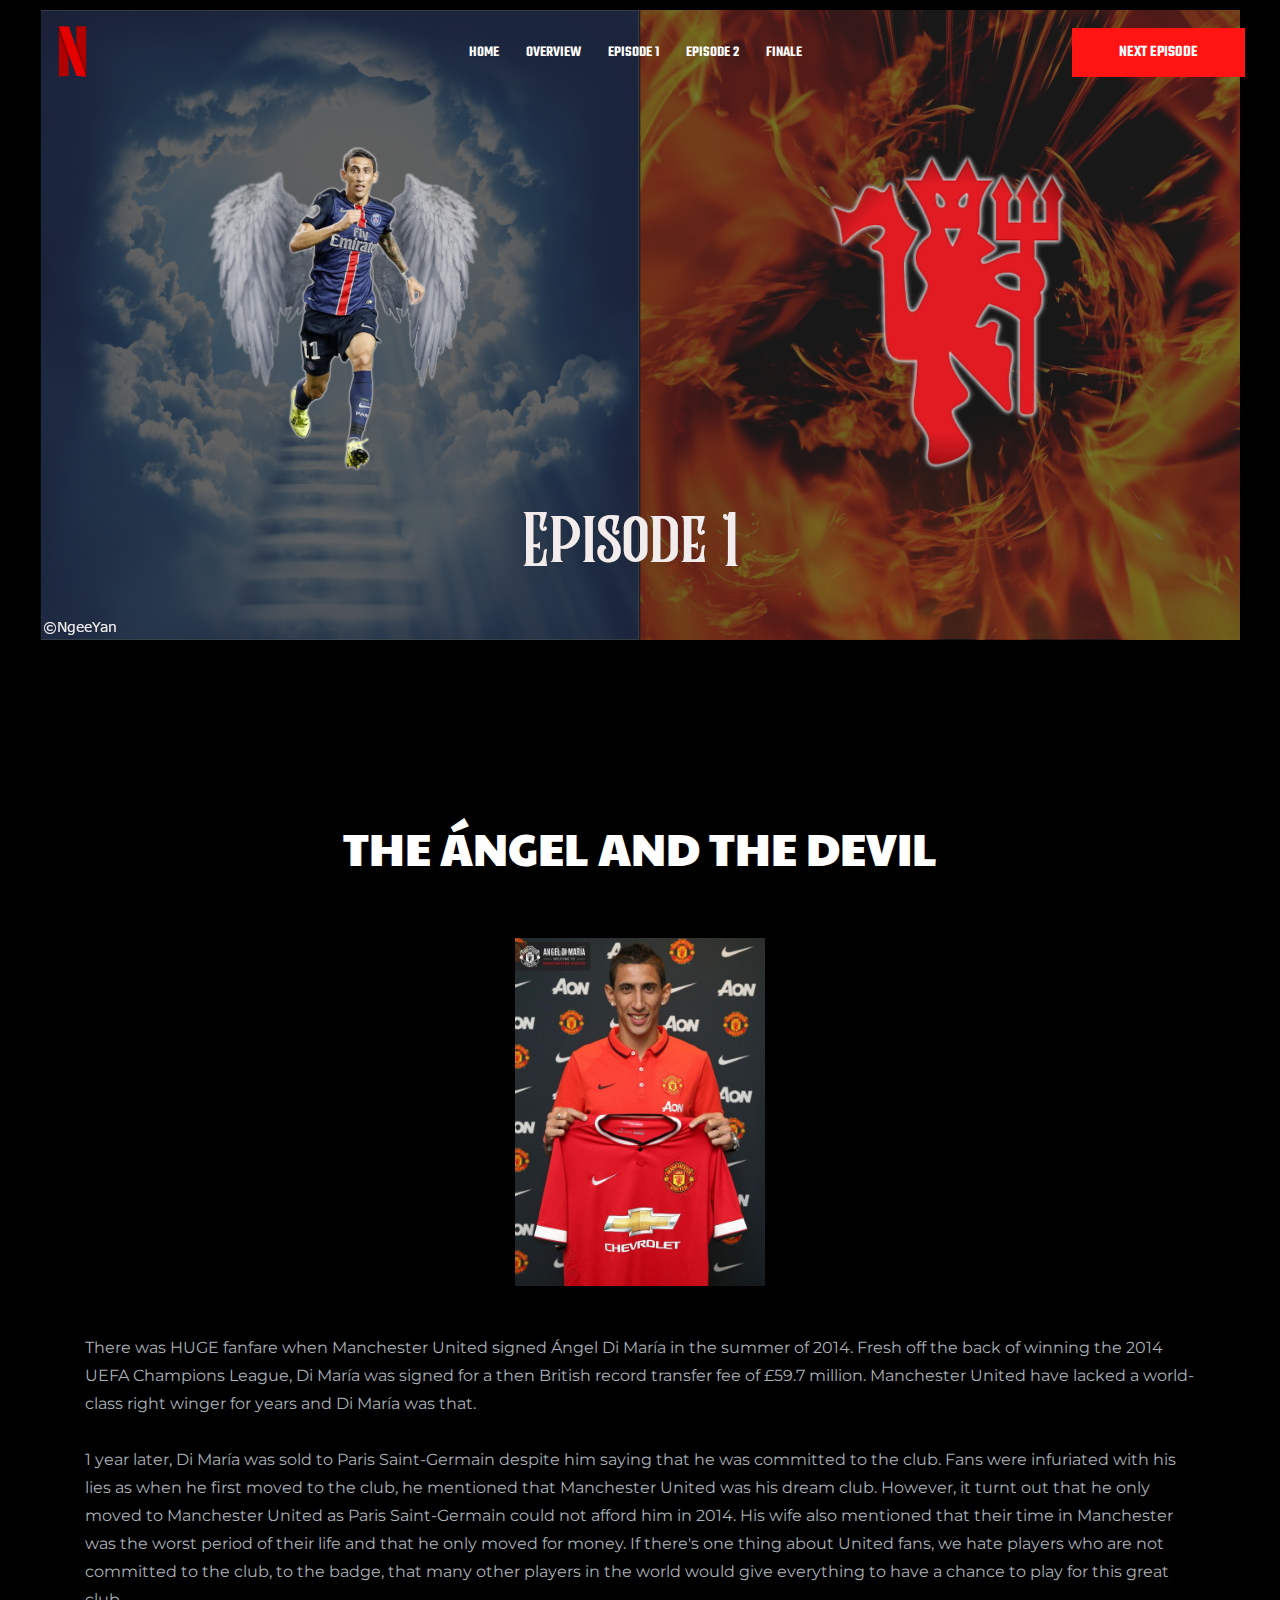
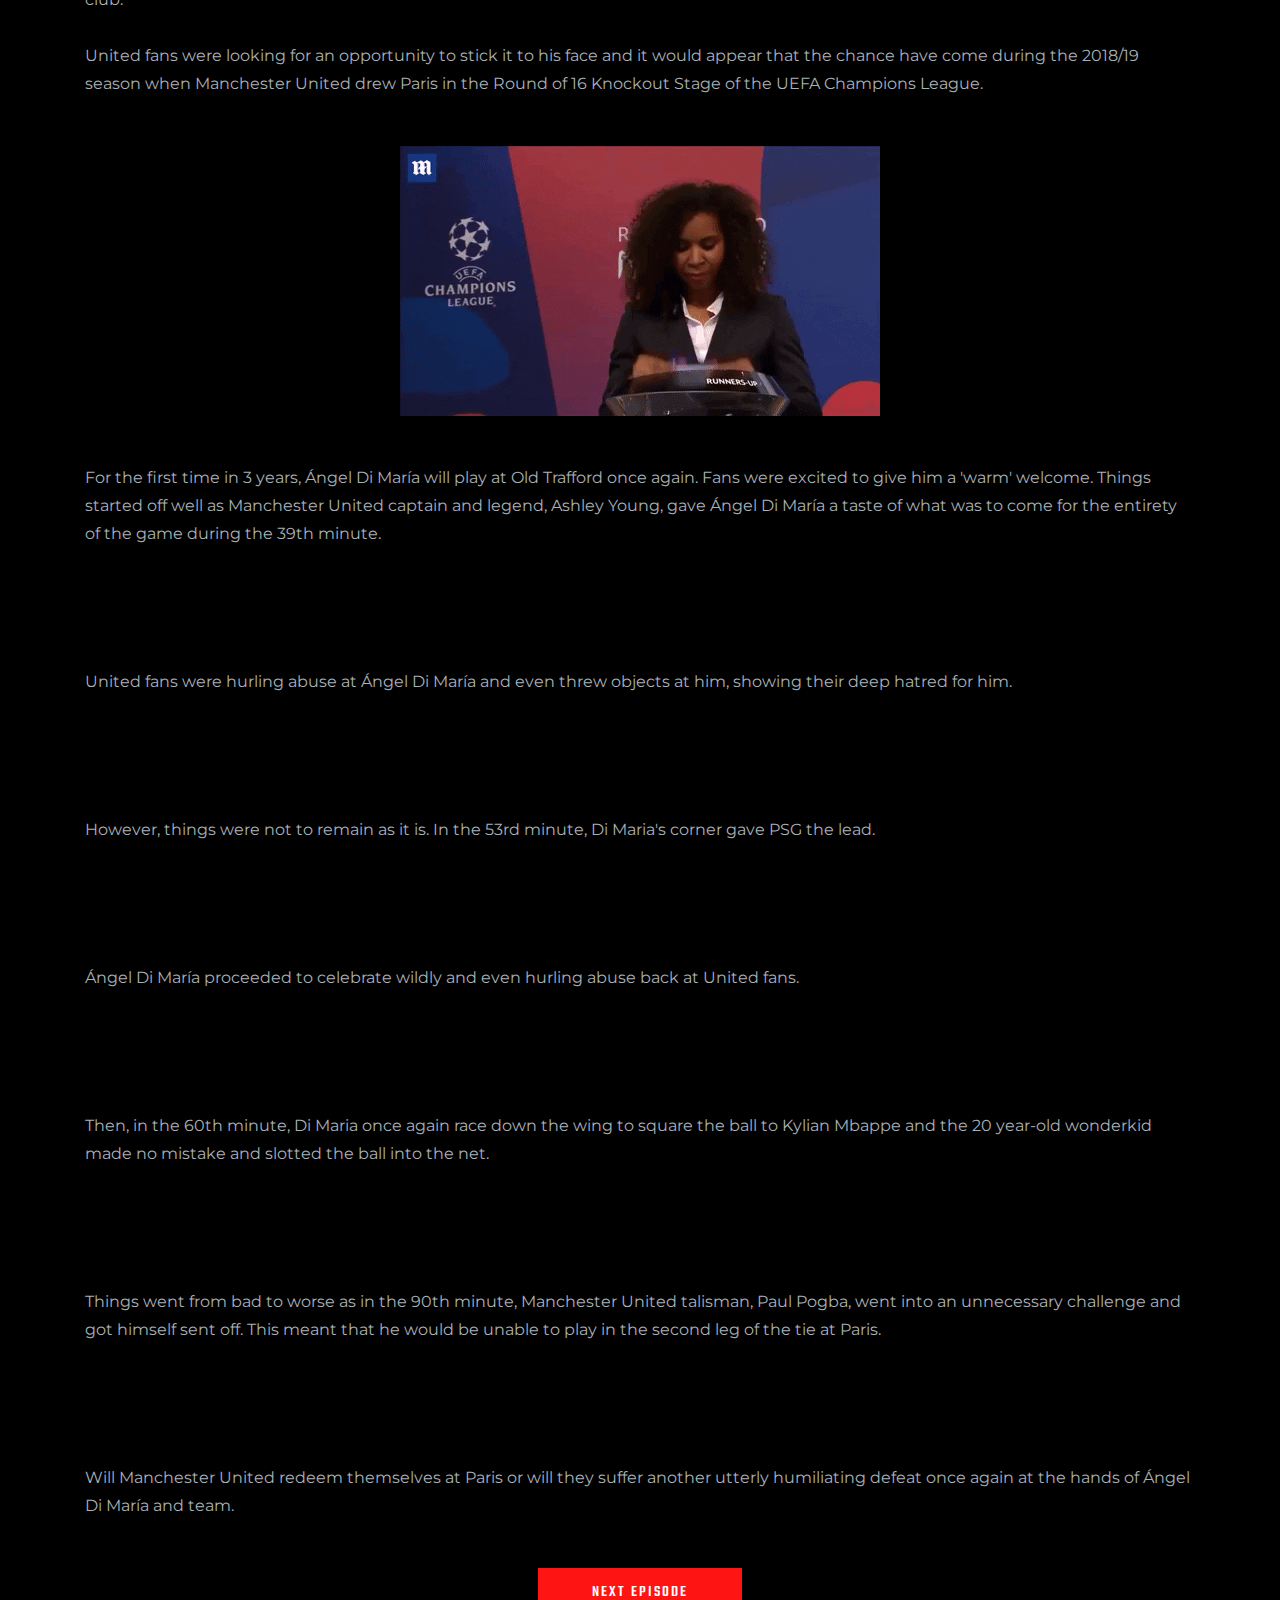
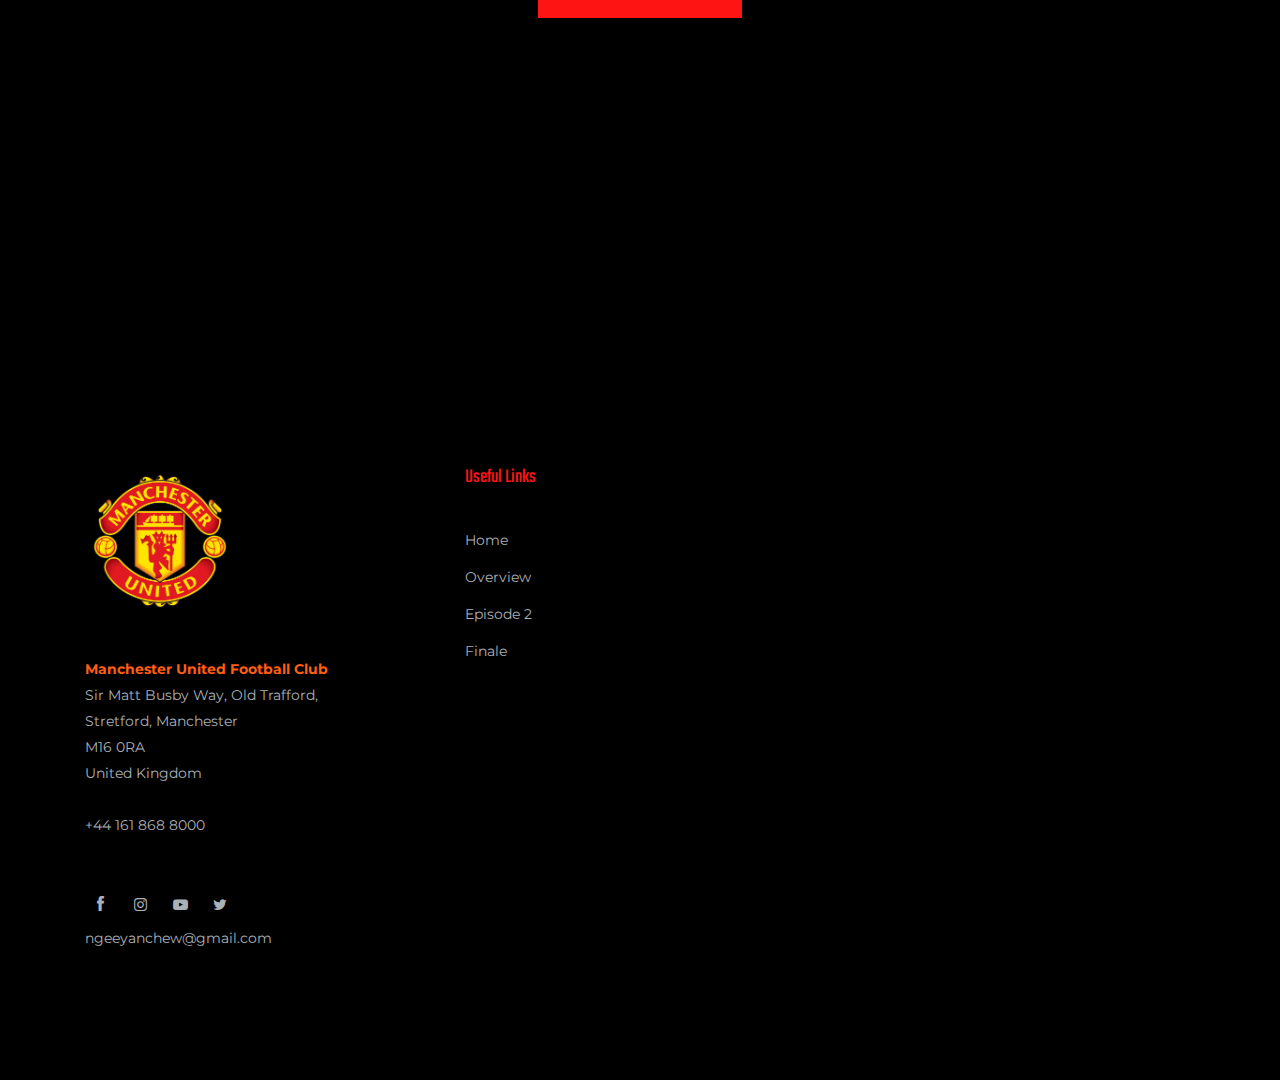
==== episode1.html @ b78c2654 "Add files via upload" ====
<!doctype html>
<html class="no-js" lang="zxx">

<head>
    <meta charset="utf-8">
    <meta http-equiv="x-ua-compatible" content="ie=edge">
    <title>NYANFLIX</title>
    <meta name="description" content="">
    <meta name="viewport" content="width=device-width, initial-scale=1">

    <!-- <link rel="manifest" href="site.webmanifest"> -->
    <link rel="shortcut icon" type="image/x-icon" href="img/nc1.png">
    <!-- Place favicon.ico in the root directory -->

    <!-- CSS here -->
    <link rel="stylesheet" href="css/bootstrap.min.css">
    <link rel="stylesheet" href="css/owl.carousel.min.css">
    <link rel="stylesheet" href="css/magnific-popup.css">
    <link rel="stylesheet" href="css/font-awesome.min.css">
    <link rel="stylesheet" href="css/themify-icons.css">
    <link rel="stylesheet" href="css/gijgo.css">
    <link rel="stylesheet" href="css/nice-select.css">
    <link rel="stylesheet" href="css/flaticon.css">
    <link rel="stylesheet" href="css/slicknav.css">

    <link rel="stylesheet" href="css/style.css">
    <!-- <link rel="stylesheet" href="css/responsive.css"> -->
</head>

<body>
    <!--[if lte IE 9]>
            <p class="browserupgrade">You are using an <strong>outdated</strong> browser. Please <a href="https://browsehappy.com/">upgrade your browser</a> to improve your experience and security.</p>
        <![endif]-->

    <!-- header-start -->
    <header>
        <div class="header-area ">
            <div id="sticky-header" class="main-header-area">
                <div class="container-fluid ">
                    <div class="header_bottom_border">
                        <div class="row align-items-center">
                            <div class="col-xl-3 col-lg-2">
                                <div class="logo">
                                    <a href="index.html">
                                        <img src="img/nc.png" width = "75" alt="">
                                    </a>
                                </div>
                            </div>
                            <div class="col-xl-6 col-lg-7">
                                <div class="main-menu  d-none d-lg-block">
                                    <nav>
                                        <ul id="navigation">
                                            <li><a href="index.html">Home</a></li>
                                            <li><a href="overview.html">Overview</a></li>
                                            <li><a href="episode1.html">Episode 1</a></li>
                                            <li><a href="episode2.html">Episode 2</a></li>
                                            <li><a href="last.html">Finale</a></li>
                                        </ul>
                                    </nav>
                                </div>
                            </div>
                            <div class="col-xl-3 col-lg-3 d-none d-lg-block">
                                <div class="Appointment">
                                    <div class="book_btn d-none d-lg-block">
                                        <a href="episode2.html">Next Episode</a>
                                    </div>
                                </div>
                            </div>
                            <div class="col-12">
                                <div class="mobile_menu d-block d-lg-none"></div>
                            </div>
                        </div>
                    </div>

                </div>
            </div>
        </div>
    </header>
    <!-- header-end -->

    <!-- bradcam_area -->
    <div class="bradcam_area">
            <div class="single_bradcam  d-flex align-items-center bradcam_bg_3 overlay">
                    <div class="container">
                        <div class="row align-items-center justify-content-center">
                            <div class="col-xl-9">
                                <div class="bradcam_text text-center">
                                    
                                </div>
                            </div>
                        </div>
                    </div>
                </div>
    </div>
    <!-- bradcam_area end -->


     <!-- features_area_start  -->
    <div class="features_area">
        <div class="container">
            <div class="row">
                <div class="col-xl-12">
                    <div class="section_title text-left mb-73">
                        <center><h3>The Ángel and The Devil</h3></center>
			<br><br>
                        <center><img src="img/a.jpg" width="250" length="400" alt=""></center>
<br><br>
<p>There was HUGE fanfare when Manchester United signed Ángel Di María in the summer of 2014.
Fresh off the back of winning the 2014 UEFA Champions League, Di María was signed for a then British record transfer
fee of £59.7 million. Manchester United have lacked a world-class right winger for years and Di María was that.
<br><br>
1 year later, Di María was sold to Paris Saint-Germain despite him saying that he was committed to the club. Fans
were infuriated with his lies as when he first moved to the club, he mentioned that Manchester United was his dream
club. However, it turnt out that he only moved to Manchester United as Paris Saint-Germain could not afford him in
2014. His wife also mentioned that their time in Manchester was the worst period of their life and that he only moved
for money. If there's one thing about United fans, we hate players who are not committed to the club, to the badge,
 that many other players in the world would give everything to have a chance to play for this great club.
<br><br>
United fans were looking for an opportunity to stick it to his face and it would appear that the chance have come 
during the 2018/19 season when Manchester United drew Paris in the Round of 16 Knockout Stage of the UEFA Champions League.</p>
<br><br>
<center><img src="img/draw.gif" alt=""></center>
<br><br>
<p>For the first time in 3 years, Ángel Di María will play at Old Trafford once again. Fans were excited to give him a 
'warm' welcome. Things started off well as Manchester United captain and legend, Ashley Young, gave Ángel Di María 
a taste of what was to come for the entirety of the game during the 39th minute.</p>
<br><br>
<center><img src="img/young.gif" alt=""></center>
<br><br>
<p> United fans were hurling abuse at Ángel Di María and even threw objects at him, showing their deep hatred for him.</p>
<br><br>
<center><img src="img/abuse.gif" alt=""></center>
<br><br>
<p>However, things were not to remain as it is. In the 53rd minute, Di Maria's corner gave PSG the lead.</p>
<br><br>
<center><img src="img/kimpembe.gif" alt=""></center>
<br><br>
<p>Ángel Di María proceeded to celebrate wildly and even hurling abuse back at United fans.</p>
<br><br>
<center><img src="img/celebration.gif" alt=""></center>
<br><br>
<p>Then, in the 60th minute, Di Maria once again race down the wing to square the ball to Kylian Mbappe and the 20 year-old 
wonderkid made no mistake and slotted the ball into the net.</p>
<br><br>
<center><img src="img/mbappe.gif" alt=""></center>
<br><br>
<p>Things went from bad to worse as in the 90th minute, Manchester United talisman, Paul Pogba, went into an unnecessary 
challenge and got himself sent off. This meant that he would be unable to play in the second leg of the tie at Paris.
</p><br><br>
<center><img src="img/pogba.gif" alt=""></center>
<br><br>
<p>Will Manchester United redeem themselves at Paris or will they suffer another utterly humiliating defeat once again at the 
hands of Ángel Di María and team.</p>
<br><br>
<center><a href="episode2.html" class="boxed-btn3">Next Episode</a></center>
</p>
<audio id="musicplayer" autoplay>
  <source src="music/start.mp3">
</audio>
<br><br><br><br><br>
                    </div>
                </div>
            </div>
        </div>
    </div>
    <!-- features_area_end  -->




    <!-- footer_start  -->
    <footer class="footer">
        <div class="footer_top">
            <div class="container">
                <div class="row">
                    <div class="col-xl-3 col-md-6 col-lg-3 ">
                        <div class="footer_widget">
                            <div class="footer_logo">
                                <a href="index.html">
                                    <img src="img/mufclogo.png" height = "150" width = "150"" alt="">
                                </a>
                            </div>
                           <p><b>Manchester United Football Club</b>
			<br>
			Sir Matt Busby Way, Old Trafford, Stretford, Manchester 
			<br>
			M16 0RA
			<br>
			United Kingdom
			<br>
			<br>
			<a href="tel:+44 161 868 8000 ">+44 161 868 8000 </a>
			</p>

                            <div class="socail_links">
                                <ul>
                                    <li>
                                        <a href="https://www.facebook.com/manchesterunited">
                                            <i class="ti-facebook"></i>
                                        </a>
                                    </li>
                                    <li>
                                        <a href="https://www.instagram.com/manchesterunited/?hl=en">
                                            <i class="fa fa-instagram"></i>
                                        </a>
                                    </li>
                                    <li>
                                        <a href="https://www.youtube.com/channel/UC6yW44UGJJBvYTlfC7CRg2Q">
                                            <i class="fa fa-youtube-play"></i>
                                        </a>
                                    </li>
				  <li>
                                        <a href="https://twitter.com/ManUtd">
                                            <i class="fa fa-twitter"></i>
                                        </a>
                                    </li>
					<p><a href = "mailto: ngeeyanchew@gmail.com">ngeeyanchew@gmail.com</a></p>
                                </ul>
                            </div>

                        </div>
                    </div>
                    <div class="col-xl-4 col-md-6 col-lg-4 offset-xl-1">
                        <div class="footer_widget">
                            <h3 class="footer_title">
                                Useful Links
                            </h3>
                            <ul class="links">
                                <li><a href="index.html">Home</a></li>
                                <li><a href="overview.html">Overview</a></li>
                                <li><a href="episode2.html">Episode 2</a></li>
                                <li><a href="last.html">Finale</a></li>
                            </ul>
                        </div>
                    </div>
                </div>
            </div>
        </div>
    </footer>
    <!-- footer_end  -->

    <!-- JS here -->
    <script src="js/vendor/modernizr-3.5.0.min.js"></script>
    <script src="js/vendor/jquery-1.12.4.min.js"></script>
    <script src="js/popper.min.js"></script>
    <script src="js/bootstrap.min.js"></script>
    <script src="js/owl.carousel.min.js"></script>
    <script src="js/isotope.pkgd.min.js"></script>
    <script src="js/ajax-form.js"></script>
    <script src="js/waypoints.min.js"></script>
    <script src="js/jquery.counterup.min.js"></script>
    <script src="js/imagesloaded.pkgd.min.js"></script>
    <script src="js/scrollIt.js"></script>
    <script src="js/jquery.scrollUp.min.js"></script>
    <script src="js/wow.min.js"></script>
    <script src="js/gijgo.min.js"></script>
    <script src="js/nice-select.min.js"></script>
    <script src="js/jquery.slicknav.min.js"></script>
    <script src="js/jquery.magnific-popup.min.js"></script>
    <script src="js/plugins.js"></script>



    <!--contact js-->
    <script src="js/contact.js"></script>
    <script src="js/jquery.ajaxchimp.min.js"></script>
    <script src="js/jquery.form.js"></script>
    <script src="js/jquery.validate.min.js"></script>
    <script src="js/mail-script.js"></script>


    <script src="js/main.js"></script>

</body>

</html>
---- css/themify-icons.css ----
@font-face {
	font-family: 'themify';
	src:url('../fonts/themify.eot?-fvbane');
	src:url('../fonts/themify.eot?#iefix-fvbane') format('embedded-opentype'),
		url('../fonts/themify.woff?-fvbane') format('woff'),
		url('../fonts/themify.ttf?-fvbane') format('truetype'),
		url('../fonts/themify.svg?-fvbane#themify') format('svg');
	font-weight: normal;
	font-style: normal;
}

[class^="ti-"], [class*=" ti-"] {
	font-family: 'themify';
	/* speak: none; */
	font-style: normal;
	font-weight: normal;
	font-variant: normal;
	text-transform: none;
	line-height: 1;

	/* Better Font Rendering =========== */
	-webkit-font-smoothing: antialiased;
	-moz-osx-font-smoothing: grayscale;
}

.ti-wand:before {
	content: "\e600";
}
.ti-volume:before {
	content: "\e601";
}
.ti-user:before {
	content: "\e602";
}
.ti-unlock:before {
	content: "\e603";
}
.ti-unlink:before {
	content: "\e604";
}
.ti-trash:before {
	content: "\e605";
}
.ti-thought:before {
	content: "\e606";
}
.ti-target:before {
	content: "\e607";
}
.ti-tag:before {
	content: "\e608";
}
.ti-tablet:before {
	content: "\e609";
}
.ti-star:before {
	content: "\e60a";
}
.ti-spray:before {
	content: "\e60b";
}
.ti-signal:before {
	content: "\e60c";
}
.ti-shopping-cart:before {
	content: "\e60d";
}
.ti-shopping-cart-full:before {
	content: "\e60e";
}
.ti-settings:before {
	content: "\e60f";
}
.ti-search:before {
	content: "\e610";
}
.ti-zoom-in:before {
	content: "\e611";
}
.ti-zoom-out:before {
	content: "\e612";
}
.ti-cut:before {
	content: "\e613";
}
.ti-ruler:before {
	content: "\e614";
}
.ti-ruler-pencil:before {
	content: "\e615";
}
.ti-ruler-alt:before {
	content: "\e616";
}
.ti-bookmark:before {
	content: "\e617";
}
.ti-bookmark-alt:before {
	content: "\e618";
}
.ti-reload:before {
	content: "\e619";
}
.ti-plus:before {
	content: "\e61a";
}
.ti-pin:before {
	content: "\e61b";
}
.ti-pencil:before {
	content: "\e61c";
}
.ti-pencil-alt:before {
	content: "\e61d";
}
.ti-paint-roller:before {
	content: "\e61e";
}
.ti-paint-bucket:before {
	content: "\e61f";
}
.ti-na:before {
	content: "\e620";
}
.ti-mobile:before {
	content: "\e621";
}
.ti-minus:before {
	content: "\e622";
}
.ti-medall:before {
	content: "\e623";
}
.ti-medall-alt:before {
	content: "\e624";
}
.ti-marker:before {
	content: "\e625";
}
.ti-marker-alt:before {
	content: "\e626";
}
.ti-arrow-up:before {
	content: "\e627";
}
.ti-arrow-right:before {
	content: "\e628";
}
.ti-arrow-left:before {
	content: "\e629";
}
.ti-arrow-down:before {
	content: "\e62a";
}
.ti-lock:before {
	content: "\e62b";
}
.ti-location-arrow:before {
	content: "\e62c";
}
.ti-link:before {
	content: "\e62d";
}
.ti-layout:before {
	content: "\e62e";
}
.ti-layers:before {
	content: "\e62f";
}
.ti-layers-alt:before {
	content: "\e630";
}
.ti-key:before {
	content: "\e631";
}
.ti-import:before {
	content: "\e632";
}
.ti-image:before {
	content: "\e633";
}
.ti-heart:before {
	content: "\e634";
}
.ti-heart-broken:before {
	content: "\e635";
}
.ti-hand-stop:before {
	content: "\e636";
}
.ti-hand-open:before {
	content: "\e637";
}
.ti-hand-drag:before {
	content: "\e638";
}
.ti-folder:before {
	content: "\e639";
}
.ti-flag:before {
	content: "\e63a";
}
.ti-flag-alt:before {
	content: "\e63b";
}
.ti-flag-alt-2:before {
	content: "\e63c";
}
.ti-eye:before {
	content: "\e63d";
}
.ti-export:before {
	content: "\e63e";
}
.ti-exchange-vertical:before {
	content: "\e63f";
}
.ti-desktop:before {
	content: "\e640";
}
.ti-cup:before {
	content: "\e641";
}
.ti-crown:before {
	content: "\e642";
}
.ti-comments:before {
	content: "\e643";
}
.ti-comment:before {
	content: "\e644";
}
.ti-comment-alt:before {
	content: "\e645";
}
.ti-close:before {
	content: "\e646";
}
.ti-clip:before {
	content: "\e647";
}
.ti-angle-up:before {
	content: "\e648";
}
.ti-angle-right:before {
	content: "\e649";
}
.ti-angle-left:before {
	content: "\e64a";
}
.ti-angle-down:before {
	content: "\e64b";
}
.ti-check:before {
	content: "\e64c";
}
.ti-check-box:before {
	content: "\e64d";
}
.ti-camera:before {
	content: "\e64e";
}
.ti-announcement:before {
	content: "\e64f";
}
.ti-brush:before {
	content: "\e650";
}
.ti-briefcase:before {
	content: "\e651";
}
.ti-bolt:before {
	content: "\e652";
}
.ti-bolt-alt:before {
	content: "\e653";
}
.ti-blackboard:before {
	content: "\e654";
}
.ti-bag:before {
	content: "\e655";
}
.ti-move:before {
	content: "\e656";
}
.ti-arrows-vertical:before {
	content: "\e657";
}
.ti-arrows-horizontal:before {
	content: "\e658";
}
.ti-fullscreen:before {
	content: "\e659";
}
.ti-arrow-top-right:before {
	content: "\e65a";
}
.ti-arrow-top-left:before {
	content: "\e65b";
}
.ti-arrow-circle-up:before {
	content: "\e65c";
}
.ti-arrow-circle-right:before {
	content: "\e65d";
}
.ti-arrow-circle-left:before {
	content: "\e65e";
}
.ti-arrow-circle-down:before {
	content: "\e65f";
}
.ti-angle-double-up:before {
	content: "\e660";
}
.ti-angle-double-right:before {
	content: "\e661";
}
.ti-angle-double-left:before {
	content: "\e662";
}
.ti-angle-double-down:before {
	content: "\e663";
}
.ti-zip:before {
	content: "\e664";
}
.ti-world:before {
	content: "\e665";
}
.ti-wheelchair:before {
	content: "\e666";
}
.ti-view-list:before {
	content: "\e667";
}
.ti-view-list-alt:before {
	content: "\e668";
}
.ti-view-grid:before {
	content: "\e669";
}
.ti-uppercase:before {
	content: "\e66a";
}
.ti-upload:before {
	content: "\e66b";
}
.ti-underline:before {
	content: "\e66c";
}
.ti-truck:before {
	content: "\e66d";
}
.ti-timer:before {
	content: "\e66e";
}
.ti-ticket:before {
	content: "\e66f";
}
.ti-thumb-up:before {
	content: "\e670";
}
.ti-thumb-down:before {
	content: "\e671";
}
.ti-text:before {
	content: "\e672";
}
.ti-stats-up:before {
	content: "\e673";
}
.ti-stats-down:before {
	content: "\e674";
}
.ti-split-v:before {
	content: "\e675";
}
.ti-split-h:before {
	content: "\e676";
}
.ti-smallcap:before {
	content: "\e677";
}
.ti-shine:before {
	content: "\e678";
}
.ti-shift-right:before {
	content: "\e679";
}
.ti-shift-left:before {
	content: "\e67a";
}
.ti-shield:before {
	content: "\e67b";
}
.ti-notepad:before {
	content: "\e67c";
}
.ti-server:before {
	content: "\e67d";
}
.ti-quote-right:before {
	content: "\e67e";
}
.ti-quote-left:before {
	content: "\e67f";
}
.ti-pulse:before {
	content: "\e680";
}
.ti-printer:before {
	content: "\e681";
}
.ti-power-off:before {
	content: "\e682";
}
.ti-plug:before {
	content: "\e683";
}
.ti-pie-chart:before {
	content: "\e684";
}
.ti-paragraph:before {
	content: "\e685";
}
.ti-panel:before {
	content: "\e686";
}
.ti-package:before {
	content: "\e687";
}
.ti-music:before {
	content: "\e688";
}
.ti-music-alt:before {
	content: "\e689";
}
.ti-mouse:before {
	content: "\e68a";
}
.ti-mouse-alt:before {
	content: "\e68b";
}
.ti-money:before {
	content: "\e68c";
}
.ti-microphone:before {
	content: "\e68d";
}
.ti-menu:before {
	content: "\e68e";
}
.ti-menu-alt:before {
	content: "\e68f";
}
.ti-map:before {
	content: "\e690";
}
.ti-map-alt:before {
	content: "\e691";
}
.ti-loop:before {
	content: "\e692";
}
.ti-location-pin:before {
	content: "\e693";
}
.ti-list:before {
	content: "\e694";
}
.ti-light-bulb:before {
	content: "\e695";
}
.ti-Italic:before {
	content: "\e696";
}
.ti-info:before {
	content: "\e697";
}
.ti-infinite:before {
	content: "\e698";
}
.ti-id-badge:before {
	content: "\e699";
}
.ti-hummer:before {
	content: "\e69a";
}
.ti-home:before {
	content: "\e69b";
}
.ti-help:before {
	content: "\e69c";
}
.ti-headphone:before {
	content: "\e69d";
}
.ti-harddrives:before {
	content: "\e69e";
}
.ti-harddrive:before {
	content: "\e69f";
}
.ti-gift:before {
	content: "\e6a0";
}
.ti-game:before {
	content: "\e6a1";
}
.ti-filter:before {
	content: "\e6a2";
}
.ti-files:before {
	content: "\e6a3";
}
.ti-file:before {
	content: "\e6a4";
}
.ti-eraser:before {
	content: "\e6a5";
}
.ti-envelope:before {
	content: "\e6a6";
}
.ti-download:before {
	content: "\e6a7";
}
.ti-direction:before {
	content: "\e6a8";
}
.ti-direction-alt:before {
	content: "\e6a9";
}
.ti-dashboard:before {
	content: "\e6aa";
}
.ti-control-stop:before {
	content: "\e6ab";
}
.ti-control-shuffle:before {
	content: "\e6ac";
}
.ti-control-play:before {
	content: "\e6ad";
}
.ti-control-pause:before {
	content: "\e6ae";
}
.ti-control-forward:before {
	content: "\e6af";
}
.ti-control-backward:before {
	content: "\e6b0";
}
.ti-cloud:before {
	content: "\e6b1";
}
.ti-cloud-up:before {
	content: "\e6b2";
}
.ti-cloud-down:before {
	content: "\e6b3";
}
.ti-clipboard:before {
	content: "\e6b4";
}
.ti-car:before {
	content: "\e6b5";
}
.ti-calendar:before {
	content: "\e6b6";
}
.ti-book:before {
	content: "\e6b7";
}
.ti-bell:before {
	content: "\e6b8";
}
.ti-basketball:before {
	content: "\e6b9";
}
.ti-bar-chart:before {
	content: "\e6ba";
}
.ti-bar-chart-alt:before {
	content: "\e6bb";
}
.ti-back-right:before {
	content: "\e6bc";
}
.ti-back-left:before {
	content: "\e6bd";
}
.ti-arrows-corner:before {
	content: "\e6be";
}
.ti-archive:before {
	content: "\e6bf";
}
.ti-anchor:before {
	content: "\e6c0";
}
.ti-align-right:before {
	content: "\e6c1";
}
.ti-align-left:before {
	content: "\e6c2";
}
.ti-align-justify:before {
	content: "\e6c3";
}
.ti-align-center:before {
	content: "\e6c4";
}
.ti-alert:before {
	content: "\e6c5";
}
.ti-alarm-clock:before {
	content: "\e6c6";
}
.ti-agenda:before {
	content: "\e6c7";
}
.ti-write:before {
	content: "\e6c8";
}
.ti-window:before {
	content: "\e6c9";
}
.ti-widgetized:before {
	content: "\e6ca";
}
.ti-widget:before {
	content: "\e6cb";
}
.ti-widget-alt:before {
	content: "\e6cc";
}
.ti-wallet:before {
	content: "\e6cd";
}
.ti-video-clapper:before {
	content: "\e6ce";
}
.ti-video-camera:before {
	content: "\e6cf";
}
.ti-vector:before {
	content: "\e6d0";
}
.ti-themify-logo:before {
	content: "\e6d1";
}
.ti-themify-favicon:before {
	content: "\e6d2";
}
.ti-themify-favicon-alt:before {
	content: "\e6d3";
}
.ti-support:before {
	content: "\e6d4";
}
.ti-stamp:before {
	content: "\e6d5";
}
.ti-split-v-alt:before {
	content: "\e6d6";
}
.ti-slice:before {
	content: "\e6d7";
}
.ti-shortcode:before {
	content: "\e6d8";
}
.ti-shift-right-alt:before {
	content: "\e6d9";
}
.ti-shift-left-alt:before {
	content: "\e6da";
}
.ti-ruler-alt-2:before {
	content: "\e6db";
}
.ti-receipt:before {
	content: "\e6dc";
}
.ti-pin2:before {
	content: "\e6dd";
}
.ti-pin-alt:before {
	content: "\e6de";
}
.ti-pencil-alt2:before {
	content: "\e6df";
}
.ti-palette:before {
	content: "\e6e0";
}
.ti-more:before {
	content: "\e6e1";
}
.ti-more-alt:before {
	content: "\e6e2";
}
.ti-microphone-alt:before {
	content: "\e6e3";
}
.ti-magnet:before {
	content: "\e6e4";
}
.ti-line-double:before {
	content: "\e6e5";
}
.ti-line-dotted:before {
	content: "\e6e6";
}
.ti-line-dashed:before {
	content: "\e6e7";
}
.ti-layout-width-full:before {
	content: "\e6e8";
}
.ti-layout-width-default:before {
	content: "\e6e9";
}
.ti-layout-width-default-alt:before {
	content: "\e6ea";
}
.ti-layout-tab:before {
	content: "\e6eb";
}
.ti-layout-tab-window:before {
	content: "\e6ec";
}
.ti-layout-tab-v:before {
	content: "\e6ed";
}
.ti-layout-tab-min:before {
	content: "\e6ee";
}
.ti-layout-slider:before {
	content: "\e6ef";
}
.ti-layout-slider-alt:before {
	content: "\e6f0";
}
.ti-layout-sidebar-right:before {
	content: "\e6f1";
}
.ti-layout-sidebar-none:before {
	content: "\e6f2";
}
.ti-layout-sidebar-left:before {
	content: "\e6f3";
}
.ti-layout-placeholder:before {
	content: "\e6f4";
}
.ti-layout-menu:before {
	content: "\e6f5";
}
.ti-layout-menu-v:before {
	content: "\e6f6";
}
.ti-layout-menu-separated:before {
	content: "\e6f7";
}
.ti-layout-menu-full:before {
	content: "\e6f8";
}
.ti-layout-media-right-alt:before {
	content: "\e6f9";
}
.ti-layout-media-right:before {
	content: "\e6fa";
}
.ti-layout-media-overlay:before {
	content: "\e6fb";
}
.ti-layout-media-overlay-alt:before {
	content: "\e6fc";
}
.ti-layout-media-overlay-alt-2:before {
	content: "\e6fd";
}
.ti-layout-media-left-alt:before {
	content: "\e6fe";
}
.ti-layout-media-left:before {
	content: "\e6ff";
}
.ti-layout-media-center-alt:before {
	content: "\e700";
}
.ti-layout-media-center:before {
	content: "\e701";
}
.ti-layout-list-thumb:before {
	content: "\e702";
}
.ti-layout-list-thumb-alt:before {
	content: "\e703";
}
.ti-layout-list-post:before {
	content: "\e704";
}
.ti-layout-list-large-image:before {
	content: "\e705";
}
.ti-layout-line-solid:before {
	content: "\e706";
}
.ti-layout-grid4:before {
	content: "\e707";
}
.ti-layout-grid3:before {
	content: "\e708";
}
.ti-layout-grid2:before {
	content: "\e709";
}
.ti-layout-grid2-thumb:before {
	content: "\e70a";
}
.ti-layout-cta-right:before {
	content: "\e70b";
}
.ti-layout-cta-left:before {
	content: "\e70c";
}
.ti-layout-cta-center:before {
	content: "\e70d";
}
.ti-layout-cta-btn-right:before {
	content: "\e70e";
}
.ti-layout-cta-btn-left:before {
	content: "\e70f";
}
.ti-layout-column4:before {
	content: "\e710";
}
.ti-layout-column3:before {
	content: "\e711";
}
.ti-layout-column2:before {
	content: "\e712";
}
.ti-layout-accordion-separated:before {
	content: "\e713";
}
.ti-layout-accordion-merged:before {
	content: "\e714";
}
.ti-layout-accordion-list:before {
	content: "\e715";
}
.ti-ink-pen:before {
	content: "\e716";
}
.ti-info-alt:before {
	content: "\e717";
}
.ti-help-alt:before {
	content: "\e718";
}
.ti-headphone-alt:before {
	content: "\e719";
}
.ti-hand-point-up:before {
	content: "\e71a";
}
.ti-hand-point-right:before {
	content: "\e71b";
}
.ti-hand-point-left:before {
	content: "\e71c";
}
.ti-hand-point-down:before {
	content: "\e71d";
}
.ti-gallery:before {
	content: "\e71e";
}
.ti-face-smile:before {
	content: "\e71f";
}
.ti-face-sad:before {
	content: "\e720";
}
.ti-credit-card:before {
	content: "\e721";
}
.ti-control-skip-forward:before {
	content: "\e722";
}
.ti-control-skip-backward:before {
	content: "\e723";
}
.ti-control-record:before {
	content: "\e724";
}
.ti-control-eject:before {
	content: "\e725";
}
.ti-comments-smiley:before {
	content: "\e726";
}
.ti-brush-alt:before {
	content: "\e727";
}
.ti-youtube:before {
	content: "\e728";
}
.ti-vimeo:before {
	content: "\e729";
}
.ti-twitter:before {
	content: "\e72a";
}
.ti-time:before {
	content: "\e72b";
}
.ti-tumblr:before {
	content: "\e72c";
}
.ti-skype:before {
	content: "\e72d";
}
.ti-share:before {
	content: "\e72e";
}
.ti-share-alt:before {
	content: "\e72f";
}
.ti-rocket:before {
	content: "\e730";
}
.ti-pinterest:before {
	content: "\e731";
}
.ti-new-window:before {
	content: "\e732";
}
.ti-microsoft:before {
	content: "\e733";
}
.ti-list-ol:before {
	content: "\e734";
}
.ti-linkedin:before {
	content: "\e735";
}
.ti-layout-sidebar-2:before {
	content: "\e736";
}
.ti-layout-grid4-alt:before {
	content: "\e737";
}
.ti-layout-grid3-alt:before {
	content: "\e738";
}
.ti-layout-grid2-alt:before {
	content: "\e739";
}
.ti-layout-column4-alt:before {
	content: "\e73a";
}
.ti-layout-column3-alt:before {
	content: "\e73b";
}
.ti-layout-column2-alt:before {
	content: "\e73c";
}
.ti-instagram:before {
	content: "\e73d";
}
.ti-google:before {
	content: "\e73e";
}
.ti-github:before {
	content: "\e73f";
}
.ti-flickr:before {
	content: "\e740";
}
.ti-facebook:before {
	content: "\e741";
}
.ti-dropbox:before {
	content: "\e742";
}
.ti-dribbble:before {
	content: "\e743";
}
.ti-apple:before {
	content: "\e744";
}
.ti-android:before {
	content: "\e745";
}
.ti-save:before {
	content: "\e746";
}
.ti-save-alt:before {
	content: "\e747";
}
.ti-yahoo:before {
	content: "\e748";
}
.ti-wordpress:before {
	content: "\e749";
}
.ti-vimeo-alt:before {
	content: "\e74a";
}
.ti-twitter-alt:before {
	content: "\e74b";
}
.ti-tumblr-alt:before {
	content: "\e74c";
}
.ti-trello:before {
	content: "\e74d";
}
.ti-stack-overflow:before {
	content: "\e74e";
}
.ti-soundcloud:before {
	content: "\e74f";
}
.ti-sharethis:before {
	content: "\e750";
}
.ti-sharethis-alt:before {
	content: "\e751";
}
.ti-reddit:before {
	content: "\e752";
}
.ti-pinterest-alt:before {
	content: "\e753";
}
.ti-microsoft-alt:before {
	content: "\e754";
}
.ti-linux:before {
	content: "\e755";
}
.ti-jsfiddle:before {
	content: "\e756";
}
.ti-joomla:before {
	content: "\e757";
}
.ti-html5:before {
	content: "\e758";
}
.ti-flickr-alt:before {
	content: "\e759";
}
.ti-email:before {
	content: "\e75a";
}
.ti-drupal:before {
	content: "\e75b";
}
.ti-dropbox-alt:before {
	content: "\e75c";
}
.ti-css3:before {
	content: "\e75d";
}
.ti-rss:before {
	content: "\e75e";
}
.ti-rss-alt:before {
	content: "\e75f";
}
---- css/gijgo.css ----
.gj-button {
    background-color: #f5f5f5;
    border: 1px solid #ddd;
    color: #000;
    border-radius: 3px;
    padding: 6px 10px;
    cursor: pointer;
}

.gj-unselectable {
    -webkit-touch-callout: none;
    -webkit-user-select: none;
    -khtml-user-select: none;
    -moz-user-select: none;
    -ms-user-select: none;
    user-select: none;
}

.gj-row {
    display: -webkit-box;
    display: -ms-flexbox;
    display: flex;
    -ms-flex-wrap: wrap;
    flex-wrap: wrap;
}

.gj-margin-left-5 {
    margin-left: 5px;
}

.gj-margin-left-10 {
    margin-left: 10px;
}

.gj-width-full {
    width: 100%;
}

.gj-cursor-pointer {
    cursor: pointer;
}

.gj-text-align-center {
    text-align: center;
}

.gj-font-size-16 {
    font-size: 16px;
}

.gj-hidden {
    display: none;
}

/** Material Design */
.gj-button-md {
    background: 0 0;
    border: none;
    border-radius: 2px;
    color: rgba(0, 0, 0, 0.87);
    position: relative;
    height: 36px;
    margin: 0;
    min-width: 64px;
    padding: 0 16px;
    display: inline-block;
    font-family: "Roboto","Helvetica","Arial",sans-serif;
    font-size: 1rem;
    font-weight: 500;
    text-transform: uppercase;
    letter-spacing: 0;
    overflow: hidden;
    will-change: box-shadow;
    transition: box-shadow .2s cubic-bezier(.4,0,1,1),background-color .2s cubic-bezier(.4,0,.2,1),color .2s cubic-bezier(.4,0,.2,1);
    outline: none;
    cursor: pointer;
    text-decoration: none;
    text-align: center;
    line-height: 36px;
    vertical-align: middle;
    overflow: hidden;
    -webkit-user-select: none;
    -moz-user-select: none;
    -ms-user-select: none;
    user-select: none;
}

.gj-button-md:hover {
    background-color: rgba(158,158,158,.2);
}

.gj-button-md:disabled {
    color: rgba(0,0,0,.26);
    background: 0 0;
}

.gj-button-md .material-icons,
.gj-button-md .gj-icon {
    vertical-align: middle;
    /*font-size: 1.3rem;
    margin-right: 4px;*/
}

.gj-button-md.gj-button-md-icon {
    width: 24px;
    height: 31px;
    min-width: 24px;
    padding: 0px;
    display: table;
}

.gj-button-md.gj-button-md-icon .material-icons,
.gj-button-md.gj-button-md-icon .gj-icon {
    display: table-cell;
    margin-right: 0px;
    width: 24px;
    height: 24px;
}

.gj-button-md.active {
    background-color: rgba(158,158,158,.4);
}

.gj-button-md-group {
    position: relative;
    display: inline-block;
    vertical-align: middle;
}

.gj-textbox-md {
    border: none;
    border-bottom: 1px solid rgba(0,0,0,.42);
    display: block;
    font-family: "Helvetica","Arial",sans-serif;
    font-size: 16px;
    line-height: 16px;
    padding: 4px 0px;
    margin: 0;
    width: 100%;
    background: 0 0;
    text-align: left;
    color: rgba(0,0,0,.87);
}

.gj-textbox-md:focus,
.gj-textbox-md:active {
    border-bottom: 2px solid rgba(0,0,0,.42);
    outline: none;
}

.gj-textbox-md::placeholder {
    color: #8e8e8e;
}

.gj-textbox-md:-ms-input-placeholder {
    color: #8e8e8e;
}

.gj-textbox-md::-ms-input-placeholder {
    color: #8e8e8e;
}

.gj-md-spacer-24 {
    min-width: 24px;
    width: 24px;
    display: inline-block;
}

.gj-md-spacer-32 {
    min-width: 32px;
    width: 32px;
    display: inline-block;
}

.gj-modal {
    position: fixed;
    top: 0;
    right: 0;
    bottom: 0;
    left: 0;
    z-index: 1203;
    display: none;
    overflow: hidden;
    -webkit-overflow-scrolling: touch;
    outline: 0;
    background-color: rgba(0, 0, 0, 0.54118);
    transition: 200ms ease opacity;
    will-change: opacity;
}

/* List */
ul.gj-list li [data-role="wrapper"] {
    display: table;
    width: 100%;
}

ul.gj-list li [data-role="checkbox"] {
    display: table-cell;
    vertical-align:middle;
    text-align:center;
}

ul.gj-list li [data-role="image"] {
    display: table-cell;
    vertical-align:middle;
    text-align:center;
}

ul.gj-list li [data-role="display"] {
    display: table-cell;
    vertical-align:middle;
    cursor: pointer;
}

ul.gj-list li [data-role="display"]:empty:before {
  content: "\200b"; /* unicode zero width space character */
}

/* List - Bootstrap */
ul.gj-list-bootstrap {
    padding-left: 0px;
    margin-bottom: 0px;
}

ul.gj-list-bootstrap li {
    padding: 0px;
}

ul.gj-list-bootstrap li [data-role="wrapper"] {
    padding: 0px 10px;
}

ul.gj-list-bootstrap li [data-role="checkbox"] {
    width: 24px;
    padding: 3px;
}

ul.gj-list-bootstrap li [data-role="image"] {
    width: 24px;
    height: 24px;
}

ul.gj-list-bootstrap li [data-role="display"] {
    padding: 8px 0px 8px 4px;
}

.list-group-item.active ul li, .list-group-item.active:focus ul li, .list-group-item.active:hover ul li {
    text-shadow: none;
    color:initial;
}

/* List - Material Design */
ul.gj-list-md {
    padding: 0px;
    list-style: none;
    list-style-type: none;
    line-height: 24px;
    letter-spacing: 0;
    color: #616161; /* Gray 700 */
}

ul.gj-list-md li {
    display: list-item;
    list-style-type: none;
    padding: 0px;
    min-height: unset;
    box-sizing: border-box;
    align-items: center;
    cursor: default;
    overflow: hidden;

    font-family: "Roboto","Helvetica","Arial",sans-serif;
    font-size: 16px;
    font-weight: 400;
    letter-spacing: .04em;
    line-height: 1;
    
    -webkit-flex-direction: row;
    -ms-flex-direction: row;
    flex-direction: row;
    -webkit-flex-wrap: nowrap;
    -ms-flex-wrap: nowrap;
    flex-wrap: nowrap;
}

ul.gj-list-md li [data-role="checkbox"] {
    height: 24px;
    width: 24px;
}

ul.gj-list-md li [data-role="image"] {
    height: 24px;
    width: 24px;
}

ul.gj-list-md li [data-role="display"] {
    padding: 8px 0px 8px 5px;
    order: 0;
    flex-grow: 2;
    text-decoration: none;
    box-sizing: border-box;
    align-items: center;
    text-align: left;
    color: rgba(0,0,0,.87);
}

ul.gj-list-md li.disabled>[data-role="wrapper"]>[data-role="display"] {
    color: #9E9E9E; /* Gray 500 */
}

.gj-list-md-active {
    background: #e0e0e0;
    color: #3f51b5;
}


/* Picker */
.gj-picker {
    position: absolute;
    z-index: 1203;
    background-color: #fff;
}

.gj-picker .selected {
    color: #fff;
}

/* Material Design */
.gj-picker-md {
    font-family: "Roboto","Helvetica","Arial",sans-serif;
    font-size: 16px;
    font-weight: 400;
    letter-spacing: .04em;
    line-height: 1;
    color: rgba(0,0,0,.87);
    border: 1px solid #E0E0E0;
}

.gj-modal .gj-picker-md {
    border: 0px;
}

.gj-picker-md [role="header"] {
    color: rgba(255, 255, 255, 0.54);
    display: flex;
    background: #2196f3;
    align-items: baseline;
    user-select: none;
    justify-content: center;
}

.gj-picker-md [role="footer"] {
    float: right;
    padding: 10px;
}

.gj-picker-md [role="footer"] button.gj-button-md {
    color: #2196f3;
    font-weight: bold;
    font-size: 13px;
}

/* Bootstrap */
.gj-picker-bootstrap {
    border-radius: 4px;
    border: 1px solid #E0E0E0;
}

.gj-picker-bootstrap .selected {
    color: #888;
}

.gj-picker-bootstrap [role="header"] {
    background: #eee;
    color: #AAA;
}
@font-face {
    font-family: 'gijgo-material';
    src: url('../fonts/gijgo-material.eot?235541');
    src: url('../fonts/gijgo-material.eot?235541#iefix') format('embedded-opentype'), url('../fonts/gijgo-material.ttf?235541') format('truetype'), url('../fonts/gijgo-material.woff?235541') format('woff'), url('../fonts/gijgo-material.svg?235541#gijgo-material') format('svg');
    font-weight: normal;
    font-style: normal;
}

.gj-icon {
    /* use !important to prevent issues with browser extensions that change fonts */
    font-family: 'gijgo-material' !important;
    font-size: 24px;
    speak: none;
    font-style: normal;
    font-weight: normal;
    font-variant: normal;
    text-transform: none;
    line-height: 1;
    /* Enable Ligatures ================ */
    letter-spacing: 0;
    -webkit-font-feature-settings: "liga";
    -moz-font-feature-settings: "liga=1";
    -moz-font-feature-settings: "liga";
    -ms-font-feature-settings: "liga" 1;
    font-feature-settings: "liga";
    -webkit-font-variant-ligatures: discretionary-ligatures;
    font-variant-ligatures: discretionary-ligatures;
    /* Better Font Rendering =========== */
    -webkit-font-smoothing: antialiased;
    -moz-osx-font-smoothing: grayscale;
}

.gj-icon.undo:before {
    content: "\e900";
}

.gj-icon.vertical-align-top:before {
    content: "\e901";
}

.gj-icon.vertical-align-center:before {
    content: "\e902";
}

.gj-icon.vertical-align-bottom:before {
    content: "\e903";
}

.gj-icon.arrow-dropup:before {
    content: "\e904";
}

.gj-icon.clock:before {
    content: "\e905";
}

.gj-icon.refresh:before {
    content: "\e906";
}

.gj-icon.last-page:before {
    content: "\e907";
}

.gj-icon.first-page:before {
    content: "\e908";
}

.gj-icon.cancel:before {
    content: "\e909";
}

.gj-icon.clear:before {
    content: "\e90a";
}

.gj-icon.check-circle:before {
    content: "\e90b";
}

.gj-icon.delete:before {
    content: "\e90c";
}

.gj-icon.arrow-upward:before {
    content: "\e90d";
}

.gj-icon.arrow-forward:before {
    content: "\e90e";
}

.gj-icon.arrow-downward:before {
    content: "\e90f";
}

.gj-icon.arrow-back:before {
    content: "\e910";
}

.gj-icon.list-numbered:before {
    content: "\e911";
}

.gj-icon.list-bulleted:before {
    content: "\e912";
}

.gj-icon.indent-increase:before {
    content: "\e913";
}

.gj-icon.indent-decrease:before {
    content: "\e914";
}

.gj-icon.redo:before {
    content: "\e915";
}

.gj-icon.align-right:before {
    content: "\e916";
}

.gj-icon.align-left:before {
    content: "\e917";
}

.gj-icon.align-justify:before {
    content: "\e918";
}

.gj-icon.align-center:before {
    content: "\e919";
}

.gj-icon.strikethrough:before {
    content: "\e91a";
}

.gj-icon.italic:before {
    content: "\e91b";
}

.gj-icon.underlined:before {
    content: "\e91c";
}

.gj-icon.bold:before {
    content: "\e91d";
}

.gj-icon.arrow-dropdown:before {
    content: "\e91e";
}

.gj-icon.done:before {
    content: "\e91f";
}

.gj-icon.pencil:before {
    content: "\e920";
}

.gj-icon.minus:before {
    content: "\e921";
}

.gj-icon.plus:before {
    content: "\e922";
}

.gj-icon.chevron-up:before {
    content: "\e923";
}

.gj-icon.chevron-right:before {
    content: "\e924";
}

.gj-icon.chevron-down:before {
    content: "\e925";
}

.gj-icon.chevron-left:before {
    content: "\e926";
}

.gj-icon.event:before {
    content: "\e927";
}
.gj-draggable {
    cursor: move;
}
.gj-resizable-handle {
    position: absolute;
    font-size: 0.1px;
    display: block;
    -ms-touch-action: none;
    touch-action: none;
    z-index: 1203;
}

.gj-resizable-n {
    cursor: n-resize;
    height: 7px;
    width: 100%;
    top: -5px;
    left: 0;
}
.gj-resizable-e {
    cursor: e-resize;
    width: 7px;
    right: -5px;
    top: 0;
    height: 100%;
}
.gj-resizable-s {
    cursor: s-resize;
    height: 7px;
    width: 100%;
    bottom: -5px;
    left: 0;
}
.gj-resizable-w {
	cursor: w-resize;
	width: 7px;
	left: -5px;
	top: 0;
	height: 100%;
}
.gj-resizable-se {
	cursor: se-resize;
	width: 12px;
	height: 12px;
	right: 1px;
	bottom: 1px;
}
.gj-resizable-sw {
	cursor: sw-resize;
	width: 9px;
	height: 9px;
	left: -5px;
	bottom: -5px;
}
.gj-resizable-nw {
	cursor: nw-resize;
	width: 9px;
	height: 9px;
	left: -5px;
	top: -5px;
}
.gj-resizable-ne {
	cursor: ne-resize;
	width: 9px;
	height: 9px;
	right: -5px;
	top: -5px;
}

.gj-dialog-footer {
    position: absolute;
    bottom: 0px;
    width: 100%;
    margin-top: 0px;
}

.gj-dialog-scrollable [data-role="body"] {
    overflow-x: hidden;
    overflow-y: scroll;
}

/** Bootstrap 3 **/
.gj-dialog-bootstrap {
    overflow: hidden;
    z-index: 1202;
}

.gj-dialog-bootstrap [data-role="title"] {
    display: inline;
}
.gj-dialog-bootstrap [data-role="close"] {
    line-height: 1.42857143;
}

/** Bootstrap 4 **/
.gj-dialog-bootstrap4 {
    overflow: hidden;
    z-index: 1202;
}

.gj-dialog-bootstrap4 [data-role="title"] {
    display: inline;
}
.gj-dialog-bootstrap4 [data-role="close"] {
    line-height: 1.5;
}

/** Material Design **/
.gj-dialog-md {
    background-color: #FFF;
    overflow: hidden;
    border: none;
    box-shadow: 0 11px 15px -7px rgba(0,0,0,.2), 0 24px 38px 3px rgba(0,0,0,.14), 0 9px 46px 8px rgba(0,0,0,.12);
    box-sizing: border-box;
    position: relative;
    display: -webkit-box;
    display: -webkit-flex;
    display: -ms-flexbox;
    display: flex;
    -webkit-box-orient: vertical;
    -webkit-box-direction: normal;
    -webkit-flex-direction: column;
    -ms-flex-direction: column;
    flex-direction: column;
    -webkit-background-clip: padding-box;
    background-clip: padding-box;
    outline: 0;
    z-index: 1202;
}

.gj-dialog-md-header {
    padding: 24px 24px 0px 24px;
    font-family: "Roboto","Helvetica","Arial",sans-serif;
}

.gj-dialog-md-title {
    margin: 0;
    font-weight: 400;
    display: inline;
    line-height: 28px;
    font-size: 20px;
}

.gj-dialog-md-close {
    -webkit-appearance: none;
    padding: 0;
    cursor: pointer;
    background: 0 0;
    border: 0;
    float: right;
    line-height: 28px;
    font-size: 28px;
}

.gj-dialog-md-body {
    padding: 20px 24px 24px 24px;
    color: rgba(0,0,0,.54);
    font-family: "Helvetica","Arial",sans-serif;
    font-size: 14px;
    font-weight: 400;
    line-height: 20px;
}

.gj-dialog-md-footer {
    padding: 8px 8px 8px 24px;
    display: -webkit-flex;
    display: -ms-flexbox;
    display: flex;
    -webkit-flex-direction: row-reverse;
    -ms-flex-direction: row-reverse;
    flex-direction: row-reverse;
    -webkit-flex-wrap: wrap;
    -ms-flex-wrap: wrap;
    flex-wrap: wrap;

    box-sizing: border-box;
}

.gj-dialog-md-footer>*:first-child {
    margin-right: 0;
}

.gj-dialog-md-footer>* {
    margin-right: 8px;
    height: 36px;
}
DIV.gj-grid-wrapper {
    margin: auto;
    position: relative;
    clear:both;
    z-index: 1;
}

TABLE.gj-grid {
    margin: auto;    
    border-collapse: collapse;
    width: 100%;
    table-layout: fixed;
}

TABLE.gj-grid THEAD TH [data-role="selectAll"] {
    margin: auto;
}

TABLE.gj-grid THEAD TH [data-role="title"] {
    display: inline-block;
}

TABLE.gj-grid THEAD TH [data-role="sorticon"] {
    display: inline-block;
}

TABLE.gj-grid THEAD TH {
    overflow: hidden;
    text-overflow: ellipsis;
}

TABLE.gj-grid.autogrow-header-row THEAD TH {
    overflow: auto;
    text-overflow: initial;
    white-space: pre-wrap;
    -ms-word-break: break-word;
    word-break: break-word;
}

TABLE.gj-grid > tbody > tr > td {
    overflow: hidden;
    position: relative;
}

table.gj-grid tbody div[data-role="display"] {
    vertical-align: middle;
    text-indent: 0;
    white-space: pre-wrap;
    -ms-word-break: break-word;
    word-break: break-word;
}

table.gj-grid.fixed-body-rows tbody div[data-role="display"] {
    overflow: hidden;
    text-overflow: ellipsis;
    white-space: nowrap;
    -ms-word-break: initial;
    word-break: initial;
}

table.gj-grid tfoot DIV[data-role="display"] {
    vertical-align: middle;
    text-indent: 0;
    display: flex;
}

TABLE.gj-grid .fa {
    padding: 2px;
}

TABLE.gj-grid > tbody > tr > td > div {
    padding: 2px;
    overflow: hidden;
}

DIV.gj-grid-wrapper DIV.gj-grid-loading-cover
{
    background: #BBBBBB;
    opacity: 0.5;
    position: absolute;
    vertical-align: middle;
}

DIV.gj-grid-wrapper DIV.gj-grid-loading-text
{
    position: absolute;
    font-weight: bold;
}

/* Bootstrap Theme */
table.gj-grid-bootstrap thead th {
    background-color: #f5f5f5;
    vertical-align:middle;
}

table.gj-grid-bootstrap thead th [data-role="sorticon"] {
    margin-left: 5px;
}

table.gj-grid-bootstrap thead th [data-role="sorticon"] i.gj-icon,
table.gj-grid-bootstrap thead th [data-role="sorticon"] i.material-icons {
    position: absolute;
    font-size: 20px;
    top: 15px;
}

table.gj-grid-bootstrap tbody tr td div[data-role="display"] {
    padding: 0px;
}

.gj-grid-bootstrap-4 .gj-checkbox-bootstrap {
    display: inline-block;
    padding-top: 2px;
}

.gj-grid-bootstrap-4 tbody tr.active {
    background-color: rgba(0,0,0,.075);
}

/* Material Design Theme */
.gj-grid-md {
    position: relative;
    border: 1px solid #e0e0e0;
    border-collapse: collapse;
    white-space: nowrap;
    font-size: 13px;
    font-family: "Roboto","Helvetica","Arial",sans-serif;
    background-color: #fff;
}

.gj-grid-md td:first-of-type, .gj-grid-md th:first-of-type {
    padding-left: 24px;
}

.gj-grid-md th {
    position: relative;
    vertical-align: bottom;
    font-weight: 700;
    line-height: 31px;
    letter-spacing: 0;
    height: 56px;
    font-size: 12px;
    color: rgba(0,0,0,.54);
    padding-bottom: 8px;
    box-sizing: border-box;
    padding: 12px 18px;
    text-align: right;
}

.gj-grid-md td {
    position: relative;
    height: 48px;
    border-top: 1px solid #e0e0e0;
    border-bottom: 1px solid #e0e0e0;
    padding: 12px 18px;
    box-sizing: border-box;
    text-align: left;
    color: rgba(0,0,0,.87);
}

.gj-grid-md tbody tr {
    position: relative;
    height: 48px;
    transition-duration: .28s;
    transition-timing-function: cubic-bezier(.4,0,.2,1);
    transition-property: background-color;
}

.gj-grid-md tbody tr:hover {
    background-color: #EEEEEE; /* Gray 200 */
}

.gj-grid-md tbody tr.gj-grid-md-select {
    background-color: #F5F5F5; /* Grey 100 */
}


table.gj-grid-md thead th [data-role="sorticon"] {
    margin-left: 5px;
}

table.gj-grid-md thead th [data-role="sorticon"] i.gj-icon,
table.gj-grid-md thead th [data-role="sorticon"] i.material-icons {
    position: absolute;
    font-size: 16px;
    top: 19px;
}

table.gj-grid-md thead th.gj-grid-select-all {
    padding-bottom: 3px;
}
/* Hide all prioritized columns by default */
@media only all {
	th.display-1120,
	td.display-1120,
	th.display-960,
	td.display-960,
	th.display-800,
	td.display-800,
	th.display-640,
	td.display-640,
	th.display-480,
	td.display-480,
	th.display-320,
	td.display-320 {
		display: none;
	}
}

/* Show at 320px (20em x 16px) */
@media screen and (min-width: 20em) {
	TABLE.gj-grid-bootstrap th.display-320,
	TABLE.gj-grid-bootstrap td.display-320 {
		display: table-cell;
	}
}
/* Show at 480px (30em x 16px) */
@media screen and (min-width: 30em) {
	TABLE.gj-grid-bootstrap th.display-480,
	TABLE.gj-grid-bootstrap td.display-480 {
		display: table-cell;
	}
}
/* Show at 640px (40em x 16px) */
@media screen and (min-width: 40em) {
	TABLE.gj-grid-bootstrap th.display-640,
	TABLE.gj-grid-bootstrap td.display-640 {
		display: table-cell;
	}
}
/* Show at 800px (50em x 16px) */
@media screen and (min-width: 50em) {
	TABLE.gj-grid-bootstrap th.display-800,
	TABLE.gj-grid-bootstrap td.display-800 {
		display: table-cell;
	}
}
/* Show at 960px (60em x 16px) */
@media screen and (min-width: 60em) {
	TABLE.gj-grid-bootstrap th.display-960,
	TABLE.gj-grid-bootstrap td.display-960 {
		display: table-cell;
	}
}
/* Show at 1,120px (70em x 16px) */
@media screen and (min-width: 70em) {
	TABLE.gj-grid-bootstrap th.display-1120,
	TABLE.gj-grid-bootstrap td.display-1120 {
		display: table-cell;
	}
}

/* Material Design Theme */
.gj-grid-md tfoot tr th {
    padding-right: 14px;
}

.gj-grid-md tfoot tr[data-role="pager"] .gj-grid-mdl-pager-label {
    padding-left: 5px;
    padding-right: 5px;
}

.gj-grid-md tfoot tr[data-role="pager"] .gj-dropdown-md {
    margin-left: 12px;
}

.gj-grid-md tfoot tr[data-role="pager"] .gj-dropdown-md [role="presenter"] {
    font-size: 12px;
    font-weight: bold;
    color: rgba(0,0,0,.54);
}

.gj-grid-md tfoot tr[data-role="pager"] .gj-dropdown-md [role="presenter"] [role="display"] {
    text-align: right;
}

.gj-grid-md tfoot tr[data-role="pager"] .gj-grid-md-limit-select {
    margin-left: 10px;
    font-size: 12px;
    font-weight: bold;
    color: rgba(0,0,0,.54);
}

/* Bootstrap */
.gj-grid-bootstrap tfoot tr[data-role="pager"] th {
    line-height: 30px;
    background-color: #f5f5f5;
}

.gj-grid-bootstrap tfoot tr[data-role="pager"] th > div > div {
    margin-right: 5px;
}

.gj-grid-bootstrap tfoot tr[data-role="pager"] th > div > button {
    margin-right: 5px;
}

.gj-grid-bootstrap-4 tfoot tr[data-role="pager"] th > div button {
    height: 34px;
}

.gj-grid-bootstrap-4 tfoot tr[data-role="pager"] th div .gj-dropdown-bootstrap-4 .gj-dropdown-expander-mi .gj-icon {
    top: 5px;
}

.gj-grid-bootstrap-3 tfoot tr[data-role="pager"] th > div > input {
    margin-right: 5px;
    width: 40px;
    text-align: right;
    display: inline-block;
    font-weight: bold;
}

.gj-grid-bootstrap-4 tfoot tr[data-role="pager"] th > div > div.input-group {
    width: 40px;
}

.gj-grid-bootstrap-4 tfoot tr[data-role="pager"] th > div > div.input-group input {
    text-align: right;
    font-weight: bold;
    height: 34px;
    padding-top: 2px;
    padding-bottom: 6px;
}

.gj-grid-bootstrap tfoot tr[data-role="pager"] th > div > select {
    display: inline-block;
    margin-right: 5px;
    width: 60px;
}

.gj-grid-bootstrap tfoot tr[data-role="pager"] th .gj-dropdown-bootstrap .gj-list-bootstrap [data-role="display"] {
    line-height: 14px;
}

.gj-grid-bootstrap tfoot tr[data-role="pager"] th .gj-dropdown-bootstrap [role="presenter"] [role="display"] {
    font-weight: bold;
}

.gj-grid-bootstrap tfoot tr[data-role="pager"] th .gj-dropdown-bootstrap-3 [role="presenter"] {
    padding: 2px 8px;
}

.gj-grid-bootstrap tfoot tr[data-role="pager"] th .gj-dropdown-bootstrap-4 [role="presenter"] {
    padding: 1px 8px;
}
.gj-grid thead tr th div.gj-grid-column-resizer-wrapper {
    position: relative;
    width: 100%;
    height: 0px; 
    top: 0px; 
    left: 0px; 
    padding: 0px;
}

span.gj-grid-column-resizer {
    position: absolute;
    right: 0px;
    width: 10px;
    top: -100px;
    height: 300px;
    z-index: 1203;
    cursor: e-resize;
}

.gj-grid-resize-cursor {
    cursor: e-resize;
}
.gj-grid-md tbody tr.gj-grid-top-border td {
  border-top: 2px solid #777;
}
.gj-grid-md tbody tr.gj-grid-bottom-border td {
  border-bottom: 2px solid #777;
}

.gj-grid-bootstrap tbody tr.gj-grid-top-border td {
  border-top: 2px solid #777;
}
.gj-grid-bootstrap tbody tr.gj-grid-bottom-border td {
  border-bottom: 2px solid #777;
}
.gj-grid-md thead tr th.gj-grid-left-border,
.gj-grid-md tbody tr td.gj-grid-left-border
{
    border-left: 3px solid #777;
}
.gj-grid-md thead tr th.gj-grid-right-border,
.gj-grid-md tbody tr td.gj-grid-right-border
{
    border-right: 3px solid #777;
}

.gj-grid-bootstrap thead tr th.gj-grid-left-border,
.gj-grid-bootstrap tbody tr td.gj-grid-left-border
{
    border-left: 5px solid #ddd;
}
.gj-grid-bootstrap thead tr th.gj-grid-right-border,
.gj-grid-bootstrap tbody tr td.gj-grid-right-border
{
    border-right: 5px solid #ddd;
}
.gj-dirty {
    position: absolute;
    top: 0px;
    left: 0px;
    border-style: solid;
    border-width: 3px;
    border-color: #f00 transparent transparent #f00;
    padding: 0;
    overflow: hidden;
    vertical-align: top;
}

/* Material Design */
.gj-grid-md tbody tr td.gj-grid-management-column {
    padding: 3px;
}

.gj-grid-md tbody tr td[data-mode="edit"] {
    padding: 0px 18px;
}

.gj-grid-md tbody .gj-dropdown-md [role="presenter"] [role="display"] {
    padding: 0px;
}

/* Bootstrap */
.gj-grid-bootstrap tbody tr td[data-mode="edit"] {
    padding: 0px;
}

.gj-grid-bootstrap tbody tr td[data-mode="edit"] [data-role="edit"] {
    padding: 0px;
}

/* Bootstrap 3 */
.gj-grid-bootstrap-3 tbody tr td.gj-grid-management-column {
    padding: 3px;
}

.gj-grid-bootstrap-3 tbody tr td[data-mode="edit"] {
    height: 38px;
}

.gj-grid-bootstrap-3 tbody tr td[data-mode="edit"] [data-role="edit"] input[type="text"] {
    height: 37px;
    padding: 8px;
}

.gj-grid-bootstrap-3 tbody tr td[data-mode="edit"] .gj-dropdown-bootstrap [role="presenter"] {
    border: 0px;
    border-radius: 0px;
    height: 37px;
    padding-left: 8px;
}

.gj-grid-bootstrap-3 tbody tr td[data-mode="edit"] .gj-datepicker-bootstrap {
    height: 37px;
}

.gj-grid-bootstrap-3 tbody tr td[data-mode="edit"] .gj-datepicker-bootstrap [role="input"] {
    height: 37px;
    border:0px;
    border-radius: 0px;
}

.gj-grid-bootstrap-3 tbody tr td[data-mode="edit"] .gj-datepicker-bootstrap [role="right-icon"] {
    border:0px;
    border-radius: 0px;
}

.gj-grid-bootstrap-3 tbody tr td[data-mode="edit"] .gj-checkbox-bootstrap {
    display: inline-block;
    padding-top: 10px;
    height: 32px;
}

/* Bootstrap 4 */
.gj-grid-bootstrap-4 tbody tr td.gj-grid-management-column {
    padding: 6px;
}

.gj-grid-bootstrap-4 tbody tr td[data-mode="edit"] [data-role="edit"] input[type="text"] {
    height: 48px;
    padding-left: 12px;
}

.gj-grid-bootstrap-4 tbody tr td[data-mode="edit"] .gj-dropdown-bootstrap [role="presenter"] {
    border: 0px;
    border-radius: 0px;
    height: 48px;
    padding-left: 12px;
    font-family: -apple-system,system-ui,BlinkMacSystemFont,"Segoe UI",Roboto,"Helvetica Neue",Arial,sans-serif;
}

.gj-grid-bootstrap-4 tbody tr td[data-mode="edit"] .gj-dropdown-bootstrap-4 [role="expander"].gj-dropdown-expander-mi .gj-icon,
.gj-grid-bootstrap-4 tbody tr td[data-mode="edit"] .gj-dropdown-bootstrap-4 [role="expander"].gj-dropdown-expander-mi .material-icons {
    top: 13px;
}

.gj-grid-bootstrap-4 tbody tr td[data-mode="edit"] .gj-datepicker-bootstrap {
    height: 48px;
}

.gj-grid-bootstrap-4 tbody tr td[data-mode="edit"] .gj-datepicker-bootstrap [role="input"] {
    height: 48px;
    border:0px;
    border-radius: 0px;
}

.gj-grid-bootstrap-4 tbody tr td[data-mode="edit"] .gj-datepicker-bootstrap [role="right-icon"] {
    background-color: #fff;
}

.gj-grid-bootstrap-4 tbody tr td[data-mode="edit"] .gj-datepicker-bootstrap [role="right-icon"] button {
    border: 0px;
    border-radius: 0px;
    width: 43px;
    position: relative;
}

.gj-grid-bootstrap-4 tbody tr td[data-mode="edit"] .gj-datepicker-bootstrap [role="right-icon"] .gj-icon,
.gj-grid-bootstrap-4 tbody tr td[data-mode="edit"] .gj-datepicker-bootstrap [role="right-icon"] .material-icons {
    top: 13px;
    left: 10px;
    font-size: 24px;
}

.gj-grid-bootstrap-4 tbody tr td[data-mode="edit"] .gj-checkbox-bootstrap {
    display: inline-block;
    padding-top: 15px;
    height: 42px;
}
.gj-grid-md thead tr[data-role="filter"] th {
    border-top: 1px solid #e0e0e0;
}

div.gj-grid-wrapper div.gj-grid-bootstrap-toolbar {
    background-color: #f5f5f5;
    padding: 8px;
    font-weight: bold;
    border: 1px solid #ddd;
}

div.gj-grid-wrapper div.gj-grid-bootstrap-4-toolbar {
    background-color: #f5f5f5;
    padding: 12px;
    font-weight: bold;
    border: 1px solid #ddd;
}

div.gj-grid-wrapper div.gj-grid-md-toolbar {
    font-weight: bold;
    font-size: 24px;
    font-family: "Helvetica","Arial",sans-serif;
    background-color: rgb(255, 255, 255);
    
    border-top: 1px solid #e0e0e0;
    border-left: 1px solid #e0e0e0;
    border-right: 1px solid #e0e0e0;
    border-bottom: 0px;
    border-collapse: collapse;

    padding: 0 18px 0px 18px;
    line-height: 56px;
}
table.gj-grid-scrollable tbody {
    overflow-y: auto;
    overflow-x: hidden;
    display: block;
}

/* Material Design */
table.gj-grid-md.gj-grid-scrollable {
    border-bottom: 0px;
}

table.gj-grid-md.gj-grid-scrollable tbody {
    border-right: 1px solid #e0e0e0;
    border-bottom: 1px solid #e0e0e0;
}

table.gj-grid-md.gj-grid-scrollable tfoot {
    border-bottom: 1px solid #e0e0e0;
}

/* Bootstrap 3 */
table.gj-grid-bootstrap.gj-grid-scrollable {
    border-bottom: 0px;
}

table.gj-grid-bootstrap.gj-grid-scrollable tbody {
    border-right: 1px solid #ddd;
    border-bottom: 1px solid #ddd;
}

table.gj-grid-bootstrap.gj-grid-scrollable tbody tr[data-role="row"]:first-child td {
    border-top: 0px;
}

table.gj-grid-bootstrap.gj-grid-scrollable tbody tr[data-role="row"] td:first-child {
    border-left: 0px;
}

table.gj-grid-bootstrap.gj-grid-scrollable tbody tr[data-role="row"] td:last-child {
    border-right: 0px;
}

table.gj-grid-bootstrap.gj-grid-scrollable tfoot {
    border-bottom: 1px solid #ddd;
}

ul.gj-list li [data-role="spacer"] {
    display: table-cell;
}

ul.gj-list li [data-role="expander"] {
    display: table-cell;
    vertical-align:middle;
    text-align:center;
    cursor: pointer;
}

[data-type="tree"] ul li [data-role="expander"].gj-tree-material-icons-expander {
    width: 24px;
}

[data-type="tree"] ul li [data-role="expander"].gj-tree-font-awesome-expander {
    width: 24px;
}

[data-type="tree"] ul li [data-role="expander"].gj-tree-glyphicons-expander {
    width: 24px;
}

[data-type="tree"] ul li [data-role="expander"].gj-tree-glyphicons-expander .glyphicon {
    top: 4px;
    height: 24px;
}

/* Bootstrap Theme */
.gj-tree-bootstrap-3 ul.gj-list-bootstrap li {
    border: 0px;
    border-radius: 0px;
    color: #333;
}

.gj-tree-bootstrap-3 ul.gj-list-bootstrap li.active {
    color: #fff;
}

.gj-tree-bootstrap-3 ul.gj-list-bootstrap li.disabled {
    color: #777;
    background-color: #eee;
}

.gj-tree-bootstrap-4 ul.gj-list-bootstrap li {
    border: 0px;
    border-radius: 0px;
    color: #212529;
}

.gj-tree-bootstrap-4 ul.gj-list-bootstrap li.active {
    color: #fff;
}

.gj-tree-bootstrap-4 ul.gj-list-bootstrap li.disabled {
    color: #868e96;
}

.gj-tree-bootstrap-4 ul.gj-list-bootstrap li ul.gj-list-bootstrap {
    width: 100%;
}

.gj-tree-bootstrap-border ul.gj-list-bootstrap li {
    border: 1px solid #ddd;
}

.gj-tree-bootstrap-border ul.gj-list-bootstrap li ul.gj-list-bootstrap li {
    border-left: 0px;
    border-right: 0px;
}

.gj-tree-bootstrap-border ul.gj-list-bootstrap li:first-child {
    border-top-left-radius: 4px;
    border-top-right-radius: 4px;
}

.gj-tree-bootstrap-border ul.gj-list-bootstrap li:last-child {
    border-bottom-left-radius: 4px;
    border-bottom-right-radius: 4px;
}

.gj-tree-bootstrap-border ul.gj-list-bootstrap li ul.gj-list-bootstrap li:first-child {
    border-top-left-radius: 0px;
    border-top-right-radius: 0px;
}

.gj-tree-bootstrap-border ul.gj-list-bootstrap li ul.gj-list-bootstrap li:last-child {
    border-bottom: 0px;
    border-bottom-left-radius: 0px;
    border-bottom-right-radius: 0px;
}

ul.gj-list-bootstrap li [data-role="expander"].gj-tree-material-icons-expander {
    padding-top: 8px;
    padding-bottom: 4px;
}

ul.gj-list-bootstrap li [data-role="expander"].gj-tree-material-icons-expander .gj-icon {
    width: 24px;
    height: 24px;
}

/* Material Design Theme */
ul.gj-list-md li.disabled > [data-role="wrapper"] > [data-role="expander"] {
    color: #9E9E9E; /* Gray 500 */
}

.gj-tree-md-border ul.gj-list-md li {
    border: 1px solid #616161; /* Gray 700 */
    margin-bottom: -1px;
}

.gj-tree-md-border ul.gj-list-md li ul.gj-list-md li {
    border-left: 0px;
    border-right: 0px;
}

.gj-tree-md-border ul.gj-list-md li ul.gj-list-md li:last-child {
    border-bottom: 0px;
}
.gj-tree-drop-above {    
    border-top: 1px solid #000;
}

.gj-tree-drop-below {
    border-bottom: 1px solid #000;
}

.gj-tree-bootstrap-3 ul.gj-list-bootstrap li [data-role="wrapper"].drop-above {
    border-top: 2px solid #000;
}

.gj-tree-bootstrap-3 ul.gj-list-bootstrap li [data-role="wrapper"].drop-below {
    border-bottom: 2px solid #000;
}

.gj-tree-bootstrap-4 ul.gj-list-bootstrap li [data-role="wrapper"].drop-above {
    border-top: 2px solid #000;
}

.gj-tree-bootstrap-4 ul.gj-list-bootstrap li [data-role="wrapper"].drop-below {
    border-bottom: 2px solid #000;
}

.gj-tree-drag-el {
    padding: 0px;
    margin: 0px;
    z-index: 1203;
}

.gj-tree-drag-el li {
    padding: 0px;
    margin: 0px;
}

.gj-tree-drag-el [data-role="wrapper"] {
    cursor: move;
    display: table;
}

.gj-tree-drag-el [data-role="indicator"] {
    width: 14px;
    padding: 0px 3px;
    display: table-cell;
    vertical-align: middle;
    text-align: center;
}

.gj-tree-bootstrap-drag-el li.list-group-item {
    border: 0px;
    background: unset;
}

.gj-tree-bootstrap-drag-el [data-role="indicator"] {
    width: 24px;
    height: 24px;
    padding: 0px;
}

.gj-tree-md-drag-el [data-role="indicator"] {
    width: 24px;
    height: 24px;
    padding: 0px;
}
/* Bootstrap */
.gj-checkbox-bootstrap {
    min-width: 0;
    font-size: 0;
    font-weight: normal;
    margin: 0px;
    text-align: center;
    width: 18px;
    height: 18px;
    position: relative;
    display: inline;
}

.gj-checkbox-bootstrap input[type="checkbox"] {
    display: none;
    margin-bottom: -12px;
}

.gj-checkbox-bootstrap span {
    background: #fff;
    display: block;
    content: " ";
    width: 18px;
    height: 18px;
    line-height: 11px;
    font-size: 11px;
    padding: 2px;
    color: #555555;
    border: 1px solid #CCCCCC;
    border-radius: 3px;
    transition: box-shadow 0.2s linear, border-color 0.2s linear;
    cursor: pointer;
    margin: auto;
}

.gj-checkbox-bootstrap input[type="checkbox"]:focus + span:before {
    outline: 0;
    box-shadow: 0 0 0 0 #66afe9, 0 0 6px rgba(102, 175, 233, .6);
    border-color: #66afe9;
}

.gj-checkbox-bootstrap input[type="checkbox"][disabled] + span {
    opacity: 0.6;
    cursor: not-allowed;
}

/* Bootstrap 4 */
.gj-checkbox-bootstrap.gj-checkbox-bootstrap-4 span {
    line-height: 16px;
    padding: 0px;
}

.gj-checkbox-bootstrap-4.gj-checkbox-material-icons input[type="checkbox"]:checked + span:after {
    font-size: 16px;
}

.gj-checkbox-bootstrap-4.gj-checkbox-material-icons input[type="checkbox"]:indeterminate + span:after {
    font-size: 16px;
}

/* Material Design */
.gj-checkbox-md {
    min-width: 0;
    font-size: 0;
    font-weight: normal;
    margin: 0px;
    text-align: center;
    width: 16px;
    height: 16px;
    position: relative;
}

.gj-checkbox-md input[type="checkbox"] {
    display: none;
    margin-bottom: -12px;
}

.gj-checkbox-md span {
    display: inline-block;
    box-sizing: border-box;
    width: 16px;
    height: 16px;
    margin: 0;
    cursor: pointer;
    overflow: hidden;
    border: 2px solid #616161; /* Gray 700 */
    border-radius: 2px;
    z-index: 2;
}

.gj-checkbox-md input[type="checkbox"]:checked + span {
    border: 2px solid #536DFE; /* Indigo A200 */
}

.gj-checkbox-md input[type="checkbox"]:checked + span:after {
    color: #FFF;
    background-color: #536DFE; /* Indigo A200 */
    position: absolute;
    left: 1px;
    top: -15px;
}

.gj-checkbox-md input[type="checkbox"]:indeterminate + span {
    border: 2px solid #616161; /* Gray 700 */
}

.gj-checkbox-md input[type="checkbox"]:indeterminate + span:after {    
    color: #616161;/*color: rgba(0, 0, 0, 1);*/
    position: absolute;
    left: 1px;
    top: -15px;
}

.gj-checkbox-md input[type="checkbox"][disabled] + span {
    border: 2px solid #9E9E9E;
}

.gj-checkbox-md input[type="checkbox"][disabled] + span:after {
    background-color: #9E9E9E;
}

.gj-checkbox-md input[type="checkbox"][disabled]:indeterminate + span:after {
    color: #FFFFFF;
}

/* Material Icons */
.gj-checkbox-material-icons input[type="checkbox"]:checked + span:after {
    content: "\e91f";
    font-size: 14px;
    font-weight: bold;
    white-space: pre;
}

.gj-checkbox-material-icons input[type="checkbox"]:indeterminate + span:after {
    content: "\e921";
    font-size: 14px;
    font-weight: bold;
    white-space: pre;
}

/* Glyphicons */
.gj-checkbox-glyphicons input[type="checkbox"]:checked + span:after {
    display: inline-block;
    font-family: 'Glyphicons Halflings';
    content: "\e013 ";
}

.gj-checkbox-glyphicons input[type="checkbox"]:indeterminate + span:after {
    display: inline-block;
    font-family: 'Glyphicons Halflings';
    content: "\2212 ";
    padding-right: 1px;
}

/* fontawesome */
.gj-checkbox-fontawesome .fa {
    font-size: 14px;
}
.gj-checkbox-bootstrap.gj-checkbox-fontawesome .fa {
    line-height: 18px;
}

.gj-checkbox-fontawesome input[type="checkbox"]:checked + span:before {
    content: "\f00c ";
}

.gj-checkbox-fontawesome input[type="checkbox"]:indeterminate + span:before {
    content: "\f068 ";
}
.gj-editor [role="body"] {
    overflow: auto;
    outline: 0px solid transparent;
    box-sizing: border-box;
}

/* Material Design */
.gj-editor-md {
    padding: 7px;
    font-family: "Roboto","Helvetica","Arial",sans-serif;
    font-size: 14px;
    font-weight: 500;
    letter-spacing: 0;
    border: 1px solid rgba(158,158,158,.2);
}

.gj-editor-md [role="toolbar"] {
    margin-bottom: 7px;
}

.gj-editor-md [role="toolbar"] .gj-button-md {
    min-width: 54px;
    margin-right: 5px;
}

.gj-editor-md [role="toolbar"] .gj-button-md .gj-icon {
    width: 24px;
    height: 24px;
}

.gj-editor-md [role="body"] {
    border: 1px solid rgba(158,158,158,.2);
}

.gj-editor-md p {
    margin: 0;
    padding: 0;
}

.gj-editor-md blockquote {
    font-size: 14px;
}

/* Bootstrap */
.gj-editor-bootstrap {
    padding: 7px;
    border: 1px solid #eceeef;
}

.gj-editor-bootstrap [role="toolbar"] {
    margin-bottom: 7px;
}

.gj-editor-bootstrap [role="toolbar"] .btn-group {
    margin-right: 10px;
}

.gj-editor-bootstrap [role="toolbar"] button {
    height: 36px;
}

.gj-editor-bootstrap [role="body"] {
    border: 1px solid #eceeef;
}

.gj-editor-bootstrap p {
    margin: 0;
    padding: 0;
}

.gj-editor-bootstrap blockquote {
    font-size: 14px;
}
.gj-dropdown {
    position: relative;
    border-collapse: separate;
}

.gj-dropdown [role="presenter"] {
    display: table;
    cursor: pointer;
    outline: none;
    position: relative;
}

.gj-dropdown [role="presenter"] [role="display"] {
    display: table-cell;
    text-align: left;
    width: 100%;
}

.gj-dropdown [role="presenter"] [role="expander"] {
    display: table-cell;
    vertical-align:middle;
    text-align:center;
    width: 24px;
    height: 24px;
}

/* Material Design */
.gj-dropdown-md [role="presenter"] {
    font-family: "Roboto","Helvetica","Arial",sans-serif;
    font-size: 16px;
    font-weight: 400;
    letter-spacing: .04em;
    line-height: 1;
    color: rgba(0,0,0,.87);
    padding: 0px;
    border: 0px;
    border-bottom: 1px solid rgba(0,0,0,.42);
    background: transparent;
}

.gj-dropdown-md [role="presenter"]:focus,
.gj-dropdown-md [role="presenter"]:active {
    border-bottom: 2px solid rgba(0,0,0,.42);
}

.gj-dropdown-md [role="presenter"] [role="display"] {
    padding: 4px 0px;
    line-height: 18px;
}

.gj-dropdown-md [role="presenter"] [role="display"] .placeholder {
    color: #8e8e8e;
}

.gj-dropdown-list-md {
    position: absolute;
    top: 0px;
    left: 0px;
    background-color: #f5f5f5;
    color: #000;
    margin: 0px;
    z-index: 1203;
}

.gj-dropdown-list-md li:hover, .gj-dropdown-list-md li.active {
    background-color: #eee;
}

/* Bootstrap */
.gj-dropdown-bootstrap [role="presenter"] [role="display"] {
    padding-right: 5px;
}

.gj-dropdown-bootstrap [role="presenter"] [role="expander"] {
    padding-left: 5px;
}

.gj-dropdown-bootstrap [role="presenter"] [role="expander"].gj-dropdown-expander-mi {
    width: 24px;
}

.gj-dropdown-bootstrap-3 [role="presenter"] [role="display"] {
    line-height: 20px;
}

.gj-dropdown-bootstrap-3 [role="presenter"] [role="display"] .placeholder {
    color: #9999b3;
}

.gj-dropdown-bootstrap-3 [role="presenter"] [role="expander"] {
    width: 20px;
    height: 20px;
}

.gj-dropdown-bootstrap-3 [role="presenter"] [role="expander"].gj-dropdown-expander-mi .gj-icon,
.gj-dropdown-bootstrap-3 [role="presenter"] [role="expander"].gj-dropdown-expander-mi .material-icons {
    top: 5px;
    right: 10px;
    position: absolute;
}

.gj-dropdown-bootstrap-4 [role="presenter"] {
    border: 1px solid #ced4da;
}

.gj-dropdown-bootstrap-4 [role="presenter"] [role="display"] {
    line-height: 24px;
}

.gj-dropdown-bootstrap-4 [role="presenter"] [role="expander"].gj-dropdown-expander-mi .gj-icon,
.gj-dropdown-bootstrap-4 [role="presenter"] [role="expander"].gj-dropdown-expander-mi .material-icons {
    top: 7px;
    right: 10px;
    position: absolute;
}

.gj-dropdown-list-bootstrap {
    position: absolute;
    top: 32px;
    left: 0px;
    margin: 0px;
    z-index: 1203;
}
.gj-datepicker [role="input"]::-ms-clear {
    display: none;
}

.gj-datepicker [role="right-icon"] {
    cursor: pointer;
}

.gj-picker div[role="navigator"] {
    display: -webkit-box;
    display: -ms-flexbox;
    display: flex;
    -ms-flex-wrap: wrap;
    flex-wrap: wrap;
}

.gj-picker div[role="navigator"] div {
    cursor: pointer;
    position: relative;
    flex-basis: 0;
    -webkit-box-flex: 1;
    -ms-flex-positive: 1;
    flex-grow: 1;
    max-width: 100%;
}

.gj-picker div[role="navigator"] div[role="period"] {
    width: 100%;
    text-align: center;
}

/* Material Design */
.gj-datepicker-md {
    font-family: "Roboto","Helvetica","Arial",sans-serif;
    font-size: 16px;
    font-weight: 400;
    letter-spacing: .04em;
    line-height: 1;
    color: rgba(0,0,0,.87);
    position: relative;
}

.gj-datepicker-md [role="right-icon"] {
    position: absolute;
    right: 0px;
    top: 0px;
    font-size: 24px;
}

.gj-datepicker-md.small .gj-textbox-md {
    font-size: 14px;
}

.gj-datepicker-md.small .gj-icon {
    font-size: 22px;
}

.gj-datepicker-md.large .gj-textbox-md {
    font-size: 18px;
}

.gj-datepicker-md.large .gj-icon {
    font-size: 28px;
}

.gj-picker-md.datepicker [role="header"] {
    padding: 20px 20px;
    display: block;
}

.gj-picker-md.datepicker [role="header"] [role="year"] {
    font-size: 17px;
    padding-bottom: 5px;
    cursor: pointer;
}

.gj-picker-md.datepicker [role="header"] [role="date"] {
    font-size: 36px;
    cursor: pointer;
}

.gj-picker-md div[role="navigator"] {
    height: 42px;
    line-height: 42px;
}

.gj-picker div[role="navigator"] div[role="period"] {
    font-weight: bold;
    font-size: 15px;
}

.gj-picker-md div[role="navigator"] div:first-child {
    max-width: 42px;
}

.gj-picker-md div[role="navigator"] div:last-child {
    max-width: 42px;
}

.gj-picker-md div[role="navigator"] div i.gj-icon,
.gj-picker-md div[role="navigator"] div i.material-icons {
    position: absolute;
    top: 8px;
}

.gj-picker-md div[role="navigator"] div:first-child i.gj-icon,
.gj-picker-md div[role="navigator"] div:first-child i.material-icons {
    left: 10px;
}

.gj-picker-md div[role="navigator"] div:last-child i.gj-icon,
.gj-picker-md div[role="navigator"] div:last-child i.material-icons {
    right: 11px;
}

.gj-picker-md table thead {
    color: #9E9E9E; /* Gray 500 */
}

.gj-picker-md table tr th div,
.gj-picker-md table tr td div {
    display: block;
    width: 40px;
    height: 40px;
    line-height: 40px;
    font-size: 13px;
    text-align: center;
    vertical-align: middle;
}

[type="year"].gj-picker-md table tr td div,
[type="decade"].gj-picker-md table tr td div,
[type="century"].gj-picker-md table tr td div {
    width: 73px;
    height: 73px;
    line-height: 73px;
    cursor: pointer;
}

.gj-picker-md table tr td.gj-cursor-pointer div:hover {
    background: #EEEEEE;
    border-radius: 50%;
    color: rgba(0,0,0,.87);
}

.gj-picker-md table tr td.other-month div,
.gj-picker-md table tr td.disabled div {
    color: #BDBDBD; /* Gray 400 */
}

.gj-picker-md table tr td.focused div {
    background: #E0E0E0; /* Gray 300 */
    border-radius: 50%;
}

.gj-picker-md table tr td.today div {
    color: #1976D2;
}

.gj-picker-md table tr td.selected.gj-cursor-pointer div {
    color: #FFFFFF;
    background: #1976D2; /* Blue 700 */
    border-radius: 50%;
}

.gj-picker-md table tr td.calendar-week div {
    font-weight: bold;
}

/* Bootstrap */
.gj-datepicker-bootstrap :focus,
.gj-datepicker-bootstrap :active {
    box-shadow: none;
}

.gj-picker-bootstrap {
    border: 1px solid rgba(0,0,0,0.15);
    border-radius: 4px;
    padding: 4px;
}

.gj-modal .gj-picker-bootstrap {
    padding: 0px;
}

.gj-picker-bootstrap.datepicker [role="header"] {
    padding: 10px 20px;
    display: block;
}

.gj-picker-bootstrap.datepicker [role="header"] [role="year"] {
    font-size: 15px;
    cursor: pointer;
}

.gj-picker-bootstrap [role="header"] [role="date"] {
    font-size: 24px;
    cursor: pointer;
}

.gj-modal .gj-picker-bootstrap.datepicker [role="body"] {
    padding: 15px;
}

.gj-picker-bootstrap div[role="navigator"] {
    height: 30px;
    line-height: 30px;
    text-align: center;
}

.gj-picker-bootstrap div[role="navigator"] div:first-child {
    max-width: 30px;
}

.gj-picker-bootstrap div[role="navigator"] div:last-child {
    max-width: 30px;
}

.gj-picker-bootstrap table tr td div,
.gj-picker-bootstrap table tr th div {
    display: block;
    width: 30px;
    height: 30px;
    line-height: 30px;
    text-align: center;
    vertical-align: middle;
}

[type="year"].gj-picker-bootstrap table tr td div,
[type="decade"].gj-picker-bootstrap table tr td div,
[type="century"].gj-picker-bootstrap table tr td div {
    width: 53px;
    height: 53px;
    line-height: 53px;
    cursor: pointer;
}

.gj-picker-bootstrap table tr th div i,
.gj-picker-bootstrap table tr th div span {
    line-height: 30px;
}

.gj-picker-bootstrap div[role="navigator"] .gj-icon,
.gj-picker-bootstrap div[role="navigator"] .material-icons {
    margin: 3px;
}

.gj-picker-bootstrap table tr td.focused div,
.gj-picker-bootstrap table tr td.gj-cursor-pointer div:hover {
    background: #EEEEEE;
    border-radius: 4px;
    color: #212529;
}

.gj-picker-bootstrap table tr td.today div {
    color: #204d74;
    font-weight: bold;
}

.gj-picker-bootstrap table tr td.selected.gj-cursor-pointer div {
    color: #fff;
    background-color: #204d74;
    border-color: #122b40;
    border-radius: 4px;
}

.gj-picker-bootstrap table tr td.other-month div,
.gj-picker-bootstrap table tr td.disabled div {
    color: #777;
}

/* Bootstrap 3 */
.gj-datepicker-bootstrap span[role="right-icon"].input-group-addon {
    border-top-left-radius: 0px;
    border-bottom-left-radius: 0px;
    border-top-right-radius: 4px;
    border-bottom-right-radius: 4px;
    border-left: 0px;
    position: relative;
    /*width: 38px;*/
}

.gj-datepicker-bootstrap span[role="right-icon"].input-group-addon .gj-icon,
.gj-datepicker-bootstrap span[role="right-icon"].input-group-addon .material-icons {
    position: absolute;
    top: 7px;
    left: 7px;
}

/* Bootstrap 4 */
.gj-datepicker-bootstrap [role="right-icon"] button {
    width: 38px;
    position: relative;
    border: 1px solid #ced4da;
}

.gj-datepicker-bootstrap [role="right-icon"] button:hover {
    color: #6c757d;
    background-color: transparent;
}

.gj-datepicker-bootstrap.input-group-sm [role="right-icon"] button {
    width: 30px;
}

.gj-datepicker-bootstrap.input-group-lg [role="right-icon"] button {
    width: 48px;
}

.gj-datepicker-bootstrap [role="right-icon"] button .gj-icon,
.gj-datepicker-bootstrap [role="right-icon"] button .material-icons {
    position: absolute;
    font-size: 21px;
    top: 9px;
    left: 9px;
}

.gj-datepicker-bootstrap.input-group-sm [role="right-icon"] button .gj-icon,
.gj-datepicker-bootstrap.input-group-sm [role="right-icon"] button .material-icons {
    top: 6px;
    left: 6px;
    font-size: 19px;
}

.gj-datepicker-bootstrap.input-group-lg [role="right-icon"] button .gj-icon,
.gj-datepicker-bootstrap.input-group-lg [role="right-icon"] button .material-icons {
    font-size: 27px;
    top: 10px;
    left: 10px;
}
.gj-timepicker [role="input"]::-ms-clear {
    display: none;
}

.gj-timepicker [role="right-icon"] {
    cursor: pointer;
}

.gj-picker.timepicker [role="header"] {
    font-size: 58px;
    padding: 20px 0;
    line-height: 58px;

    display: flex;
    align-items: baseline;
    user-select: none;
    justify-content: center;
}

.gj-picker.timepicker [role="header"] div {
    cursor: pointer;
    width: 66px;
    text-align: right;
}

.gj-picker [role="header"] [role="mode"] {
    position: relative;
    width: 0px;
}

.gj-picker [role="header"] [role="mode"] span {
    position: absolute;
    left: 7px;
    line-height: 18px;
    font-size: 18px;
}

.gj-picker [role="header"] [role="mode"] span[role="am"] {
    top: 7px;
}

.gj-picker [role="header"] [role="mode"] span[role="pm"] {
    bottom: 7px;
}

.gj-picker [role="body"] [role="dial"] {
    width: 256px;
    color: rgba(0, 0, 0, 0.87);
    height: 256px;
    position: relative;
    background: #eeeeee;
    border-radius: 50%;
    margin: 10px;
}

.gj-picker [role="body"] [role="hour"] {
    top: calc(50% - 16px);
    left: calc(50% - 16px);
    width: 32px;
    height: 32px;
    cursor: pointer;
    position: absolute;
    font-size: 14px;
    text-align: center;
    line-height: 32px;
    user-select: none;
    pointer-events: none;
}

.gj-picker [role="body"] [role="hour"].selected {
    color: rgba(255, 255, 255, 1);
}

.gj-picker [role="body"] [role="arrow"] {
    top: calc(50% - 1px);
    left: 50%;
    width: calc(50% - 20px);
    height: 2px;
    position: absolute;
    pointer-events: none;
    transform-origin: left center;
    transition: all 250ms cubic-bezier(0.4, 0, 0.2, 1);
    width: calc(50% - 52px);
}

.gj-picker .arrow-begin {
    top: -3px;
    left: -4px;
    width: 8px;
    height: 8px;
    position: absolute;
    border-radius: 50%;
}

.gj-picker .arrow-end {
    top: -15px;
    right: -16px;
    width: 0;
    height: 0;
    position: absolute;
    box-sizing: content-box;
    border-width: 16px;
    border-radius: 50%;
}

/* Material Design */
.gj-timepicker-md {
    font-family: "Roboto","Helvetica","Arial",sans-serif;
    font-size: 16px;
    font-weight: 400;
    letter-spacing: .04em;
    line-height: 1;
    color: rgba(0,0,0,.87);
    position: relative;
}

.gj-timepicker-md.small .gj-textbox-md {
    font-size: 14px;
}

.gj-timepicker-md.small .gj-icon {
    font-size: 22px;
}

.gj-timepicker-md.large .gj-textbox-md {
    font-size: 18px;
}

.gj-timepicker-md.large .gj-icon {
    font-size: 28px;
}

.gj-timepicker-md [role="right-icon"] {
    cursor: pointer;
    position: absolute;
    right: 0px;
    top: 0px;
    font-size: 24px;
}

.gj-picker-md .arrow-begin {
    background-color: #2196f3;
}
.gj-picker-md .arrow-end {
    border: 16px solid #2196f3;
}

.gj-picker-md [role="body"] [role="arrow"] {
    background-color: #2196f3;
}

/* Bootstrap */
.gj-timepicker-bootstrap :focus,
.gj-timepicker-bootstrap :active {
    box-shadow: none;
}

.gj-picker-bootstrap [role="body"] [role="arrow"] {
    background-color: #888;
}

.gj-picker-bootstrap .arrow-begin {
    background-color: #888;
}

.gj-picker-bootstrap .arrow-end {
    border: 16px solid #888;
}

/* Bootstrap 3 */
.gj-timepicker-bootstrap .input-group-addon {
    border-top-left-radius: 0px;
    border-bottom-left-radius: 0px;
    border-top-right-radius: 4px;
    border-bottom-right-radius: 4px;
    border-left: 0px;
    position: relative;
    width: 38px;
}

.gj-timepicker-bootstrap.input-group-sm .input-group-addon {
    width: 30px;
}

.gj-timepicker-bootstrap.input-group-lg .input-group-addon {
    width: 46px;
}

.gj-timepicker-bootstrap .input-group-addon .gj-icon,
.gj-timepicker-bootstrap .input-group-addon .material-icons {
    position: absolute;
    font-size: 21px;
    top: 6px;
    left: 8px;
}

.gj-timepicker-bootstrap.input-group-sm .input-group-addon .gj-icon,
.gj-timepicker-bootstrap.input-group-sm .input-group-addon .material-icons {
    font-size: 19px;
    top: 5px;
    left: 5px;
}

.gj-timepicker-bootstrap.input-group-lg .input-group-addon .gj-icon,
.gj-timepicker-bootstrap.input-group-lg .input-group-addon .material-icons {
    font-size: 27px;
    top: 10px;
    left: 10px;
}

/* Bootstrap 4 */
.gj-timepicker-bootstrap [role="right-icon"] button {
    width: 38px;
    position: relative;
}

.gj-timepicker-bootstrap.input-group-sm [role="right-icon"] button {
    width: 30px;
}

.gj-timepicker-bootstrap.input-group-lg [role="right-icon"] button {
    width: 48px;
}

.gj-timepicker-bootstrap [role="right-icon"] button .gj-icon,
.gj-timepicker-bootstrap [role="right-icon"] button .material-icons {
    position: absolute;
    font-size: 21px;
    top: 7px;
    left: 9px;
}

.gj-timepicker-bootstrap.input-group-sm [role="right-icon"] button .gj-icon,
.gj-timepicker-bootstrap.input-group-sm [role="right-icon"] button .material-icons {
    top: 4px;
    left: 6px;
    font-size: 19px;
}

.gj-timepicker-bootstrap.input-group-lg [role="right-icon"] button .gj-icon,
.gj-timepicker-bootstrap.input-group-lg [role="right-icon"] button .material-icons {
    font-size: 27px;
    top: 8px;
    left: 10px;
}
.gj-picker.datetimepicker [role="header"] [role="date"] {
    padding-bottom: 5px;
    text-align: center;
    cursor: pointer;
}

.gj-picker [role="switch"] {
    align-items: baseline;
    user-select: none;
    position: relative;
}

.gj-picker [role="switch"] [role="calendarMode"] {
    cursor: pointer;
    position: absolute;
    bottom: 2px;
    left: 0px;
}

.gj-picker [role="switch"] [role="time"] {
    width: 100%;
    text-align: center;
}

.gj-picker [role="switch"] [role="time"] div {
    display: inline;
    cursor: pointer;
}

.gj-picker [role="switch"] [role="calendarMode"] {
    cursor: pointer;
}

.gj-picker [role="switch"] [role="clockMode"] {
    position: absolute;
    right: 0px;
    bottom: 3px;
    cursor: pointer;
}

/* Material Design */
.gj-picker-md.datetimepicker [role="header"] {
    font-size: 36px;
    padding: 10px 20px;
    display: block;
}

.gj-picker-md [role="switch"] {
    color: rgba(255, 255, 255, 0.54);
    background: #2196f3;
    font-size: 32px;
}

/* Bootstrap */
.gj-picker-bootstrap.datetimepicker [role="header"] {
    font-size: 36px;
    padding: 10px 20px;
    display: block;
}

.gj-picker-bootstrap.datetimepicker [role="header"] [role="time"] {
    font-size: 22px;
}

.gj-slider {
    position: relative;
    padding: 8px 6px;
}

.gj-slider [role="track"] {
    width: 100%;
}

.gj-slider [role="progress"] {
    position: absolute;
    z-index: 1203;
}

.gj-slider [role="handle"] {
    position: absolute;
}

.gj-slider-md [role="track"] {
    display: -webkit-box;
    display: -ms-flexbox;
    display: flex;
    -webkit-box-orient: vertical;
    -webkit-box-direction: normal;
    -ms-flex-direction: column;
    flex-direction: column;
    -webkit-box-pack: center;
    -ms-flex-pack: center;
    justify-content: center;
    color: #fff;
    text-align: center;
    background-color: #e9ecef;
    height: 2px;
    background-color: rgba(0,0,0,.26);
}

.gj-slider-md [role="progress"] {
    display: -webkit-box;
    display: -ms-flexbox;
    display: flex;
    -webkit-box-orient: vertical;
    -webkit-box-direction: normal;
    -ms-flex-direction: column;
    flex-direction: column;
    -webkit-box-pack: center;
    -ms-flex-pack: center;
    justify-content: center;
    color: #fff;
    text-align: center;
    height: 2px;
    background-color: #536DFE; /* Indigo A200 */
    top: 8px;
    left: 6px;
}

.gj-slider-md [role="handle"] {
    top: 3px;
    left: 0px;
    width: 12px;
    height: 12px;
    background-color: #536DFE; /* Indigo A200 */
    filter: progid:DXImageTransform.Microsoft.gradient(startColorstr='#ff337ab7', endColorstr='#ff2e6da4', GradientType=0);
    filter: none;
    -webkit-box-shadow: inset 0 1px 0 rgba(255,255,255,.2), 0 1px 2px rgba(0,0,0,.05);
    box-shadow: inset 0 1px 0 rgba(255,255,255,.2), 0 1px 2px rgba(0,0,0,.05);
    border: 0px solid transparent;
    border-radius: 50%;
    cursor: pointer;
    z-index: 1204;
}

/* Bootstrap */
.gj-slider-bootstrap [role="track"] {
    border-radius: 4px;
    height: 10px;
}

.gj-slider-bootstrap [role="progress"] {
    height: 10px;
    border-radius: 4px;
    top: 8px;
    left: 6px;
    transition: none;
}

.gj-slider-bootstrap [role="handle"] {
    top: 2px;
    left: 0px;
    width: 20px;
    height: 20px;
    filter: progid:DXImageTransform.Microsoft.gradient(startColorstr='#ff337ab7', endColorstr='#ff2e6da4', GradientType=0);
    filter: none;
    -webkit-box-shadow: inset 0 1px 0 rgba(255,255,255,.2), 0 1px 2px rgba(0,0,0,.05);
    box-shadow: inset 0 1px 0 rgba(255,255,255,.2), 0 1px 2px rgba(0,0,0,.05);
    border: 0px solid transparent;
    border-radius: 50%;
    cursor: pointer;
    z-index: 1204;
}

.gj-slider-bootstrap-3 [role="handle"] {
    background-color: #337ab7;
    background-image: -webkit-linear-gradient(top, #337ab7 0%, #2e6da4 100%);
    background-image: -o-linear-gradient(top, #337ab7 0%, #2e6da4 100%);
    background-image: linear-gradient(to bottom, #337ab7 0%, #2e6da4 100%);
    background-repeat: repeat-x;
}

.gj-slider-bootstrap-4 [role="handle"] {
    background-color: #007bff;
    background-image: -webkit-linear-gradient(top, #007bff 0%, #2e6da4 100%);
    background-image: -o-linear-gradient(top, #007bff 0%, #2e6da4 100%);
    background-image: linear-gradient(to bottom, #007bff 0%, #2e6da4 100%);
    background-repeat: repeat-x;
}


.gj-colorpicker [role="right-icon"] {
    cursor: pointer;
}


/* Material Design */
.gj-colorpicker-md {
    font-family: "Roboto","Helvetica","Arial",sans-serif;
    font-size: 16px;
    font-weight: 400;
    letter-spacing: .04em;
    line-height: 1;
    color: rgba(0,0,0,.87);
    position: relative;
}

.gj-colorpicker-md [role="right-icon"] {
    position: absolute;
    right: 0px;
    top: 0px;
    font-size: 24px;
}

/* ...........
 */
 .gj-datepicker-md [role="right-icon"] {
    position: absolute;
    right: 0px;
    top: 0px;
    font-size: 16px;
    color: #919191;
    margin-right: 15px;
}
---- css/nice-select.css ----
.nice-select {
  -webkit-tap-highlight-color: transparent;
  background-color: #fff;
  border-radius: 5px;
  border: solid 1px #e8e8e8;
  box-sizing: border-box;
  clear: both;
  cursor: pointer;
  display: block;
  float: left;
  font-family: inherit;
  font-size: 14px;
  font-weight: normal;
  height: 42px;
  line-height: 40px;
  outline: none;
  padding-left: 18px;
  padding-right: 30px;
  position: relative;
  text-align: left !important;
  -webkit-transition: all 0.2s ease-in-out;
  transition: all 0.2s ease-in-out;
  -webkit-user-select: none;
     -moz-user-select: none;
      -ms-user-select: none;
          user-select: none;
  white-space: nowrap;
  width: auto; }
  .nice-select:hover {
    border-color: #dbdbdb; }
  .nice-select:active, .nice-select.open, .nice-select:focus {
    border-color: #999; }


  .nice-select.disabled {
    border-color: #ededed;
    color: #999;
    pointer-events: none; }
    .nice-select.disabled:after {
      border-color: #cccccc; }
  .nice-select.wide {
    width: 100%; }
    .nice-select.wide .list {
      left: 0 !important;
      right: 0 !important; }
  .nice-select.right {
    float: right; }
    .nice-select.right .list {
      left: auto;
      right: 0; }
  .nice-select.small {
    font-size: 12px;
    height: 36px;
    line-height: 34px; }
    .nice-select.small:after {
      height: 4px;
      width: 4px; }
    .nice-select.small .option {
      line-height: 34px;
      min-height: 34px; }
  .nice-select .list {
    background-color: #fff;
    border-radius: 5px;
    box-shadow: 0 0 0 1px rgba(68, 68, 68, 0.11);
    box-sizing: border-box;
    margin-top: 4px;
    opacity: 0;
    overflow: hidden;
    padding: 0;
    pointer-events: none;
    position: absolute;
    top: 100%;
    left: 0;
    -webkit-transform-origin: 50% 0;
        -ms-transform-origin: 50% 0;
            transform-origin: 50% 0;
    -webkit-transform: scale(0.75) translateY(-21px);
        -ms-transform: scale(0.75) translateY(-21px);
            transform: scale(0.75) translateY(-21px);
    -webkit-transition: all 0.2s cubic-bezier(0.5, 0, 0, 1.25), opacity 0.15s ease-out;
    transition: all 0.2s cubic-bezier(0.5, 0, 0, 1.25), opacity 0.15s ease-out;
    z-index: 9; }
    .nice-select .list:hover .option:not(:hover) {
      background-color: transparent !important; }
  .nice-select .option {
    cursor: pointer;
    font-weight: 400;
    line-height: 40px;
    list-style: none;
    min-height: 40px;
    outline: none;
    padding-left: 18px;
    padding-right: 29px;
    text-align: left;
    -webkit-transition: all 0.2s;
    transition: all 0.2s; }
    .nice-select .option:hover, .nice-select .option.focus, .nice-select .option.selected.focus {
      background-color: #f6f6f6; }
    .nice-select .option.selected {
      font-weight: bold; }
    .nice-select .option.disabled {
      background-color: transparent;
      color: #999;
      cursor: default; }

.no-csspointerevents .nice-select .list {
  display: none; }

.no-csspointerevents .nice-select.open .list {
  display: block; }





  /* ,,,,,,,,,,,,,,,, */


  .nice-select:after {
    content: "\e64b";
    display: block;
    height: 5px;
    margin-top: -5px;
    pointer-events: none;
    position: absolute;
    right: 30px;
    top: 8px;
    transition: all 0.15s ease-in-out;
    width: 5px;
    font-family: 'themify';
    color: #ddd; }

    .nice-select.open:after {
 }
    .nice-select.open .list {
      opacity: 1;
      pointer-events: auto;
      -webkit-transform: scale(1) translateY(0);
          -ms-transform: scale(1) translateY(0);
              transform: scale(1) translateY(0); }
---- css/flaticon.css ----
/*
  	Flaticon icon font: Flaticon
  	Creation date: 18/11/2019 09:49
  	*/

@font-face {
  font-family: "Flaticon";
  src: url("../fonts/Flaticon.eot");
  src: url("../fonts/Flaticon.eot?#iefix") format("embedded-opentype"),
       url("../fonts/Flaticon.woff2") format("woff2"),
       url("../fonts/Flaticon.woff") format("woff"),
       url("../fonts/Flaticon.ttf") format("truetype"),
       url("../fonts/Flaticon.svg#Flaticon") format("svg");
  font-weight: normal;
  font-style: normal;
}

@media screen and (-webkit-min-device-pixel-ratio:0) {
  @font-face {
    font-family: "Flaticon";
    src: url("../fonts/Flaticon.svg#Flaticon") format("svg");
  }
}

[class^="flaticon-"]:before, [class*=" flaticon-"]:before,
[class^="flaticon-"]:after, [class*=" flaticon-"]:after {   
  font-family: Flaticon;
font-style: normal;
}

.flaticon-food:before { content: "\f100"; }
.flaticon-kitchen:before { content: "\f101"; }
.flaticon-lunch:before { content: "\f102"; }
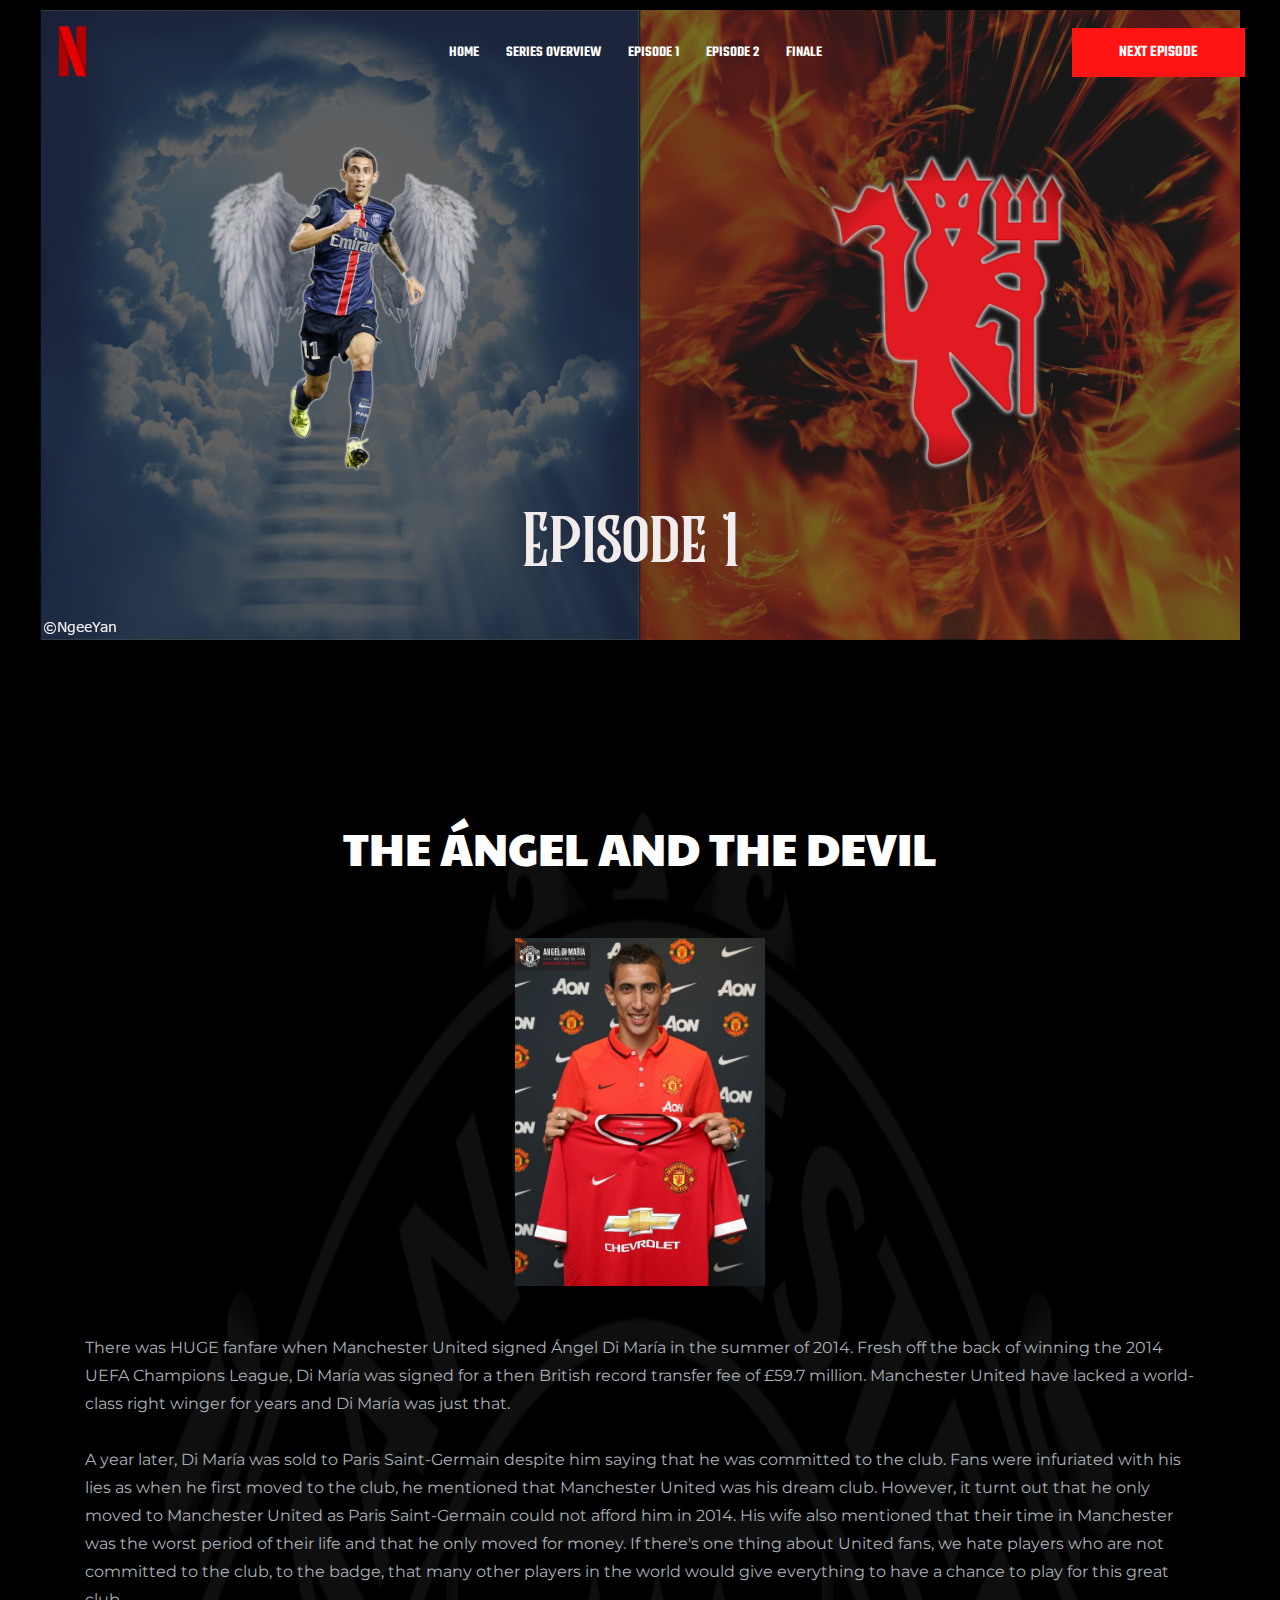
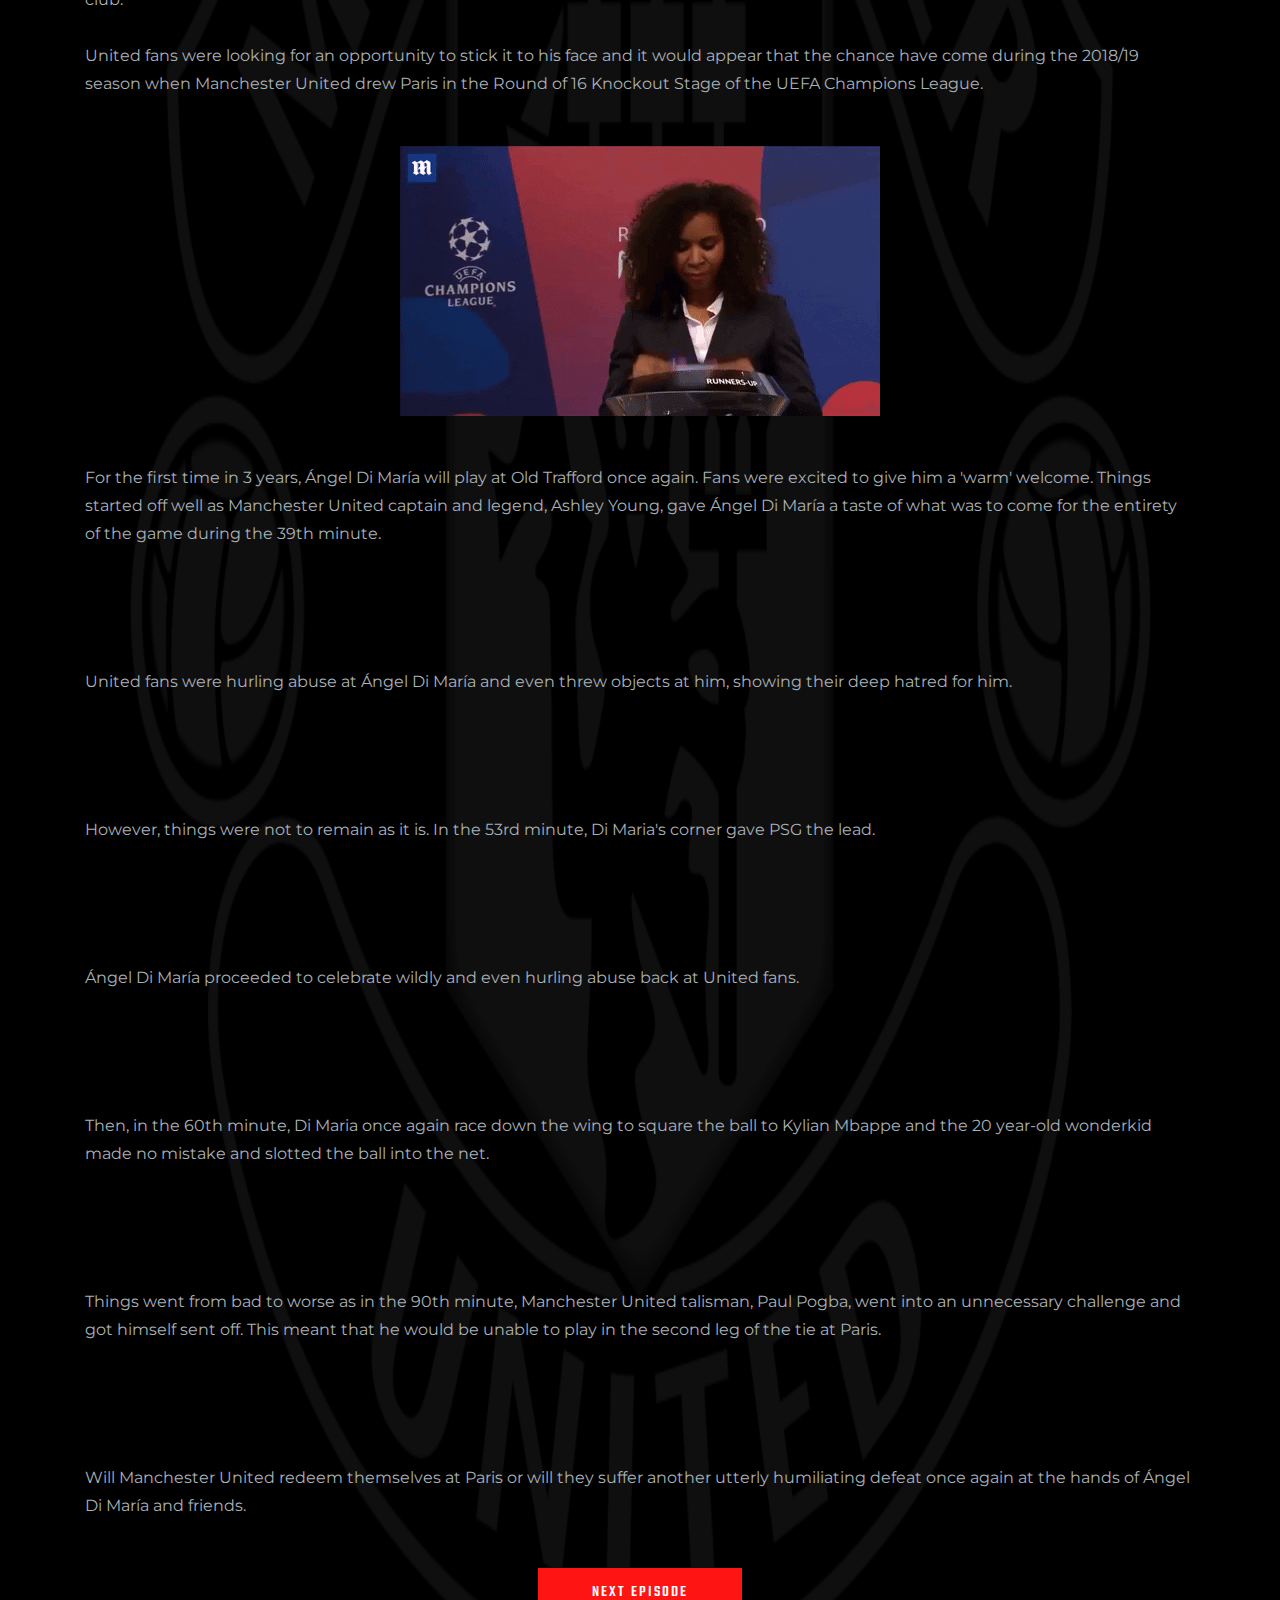
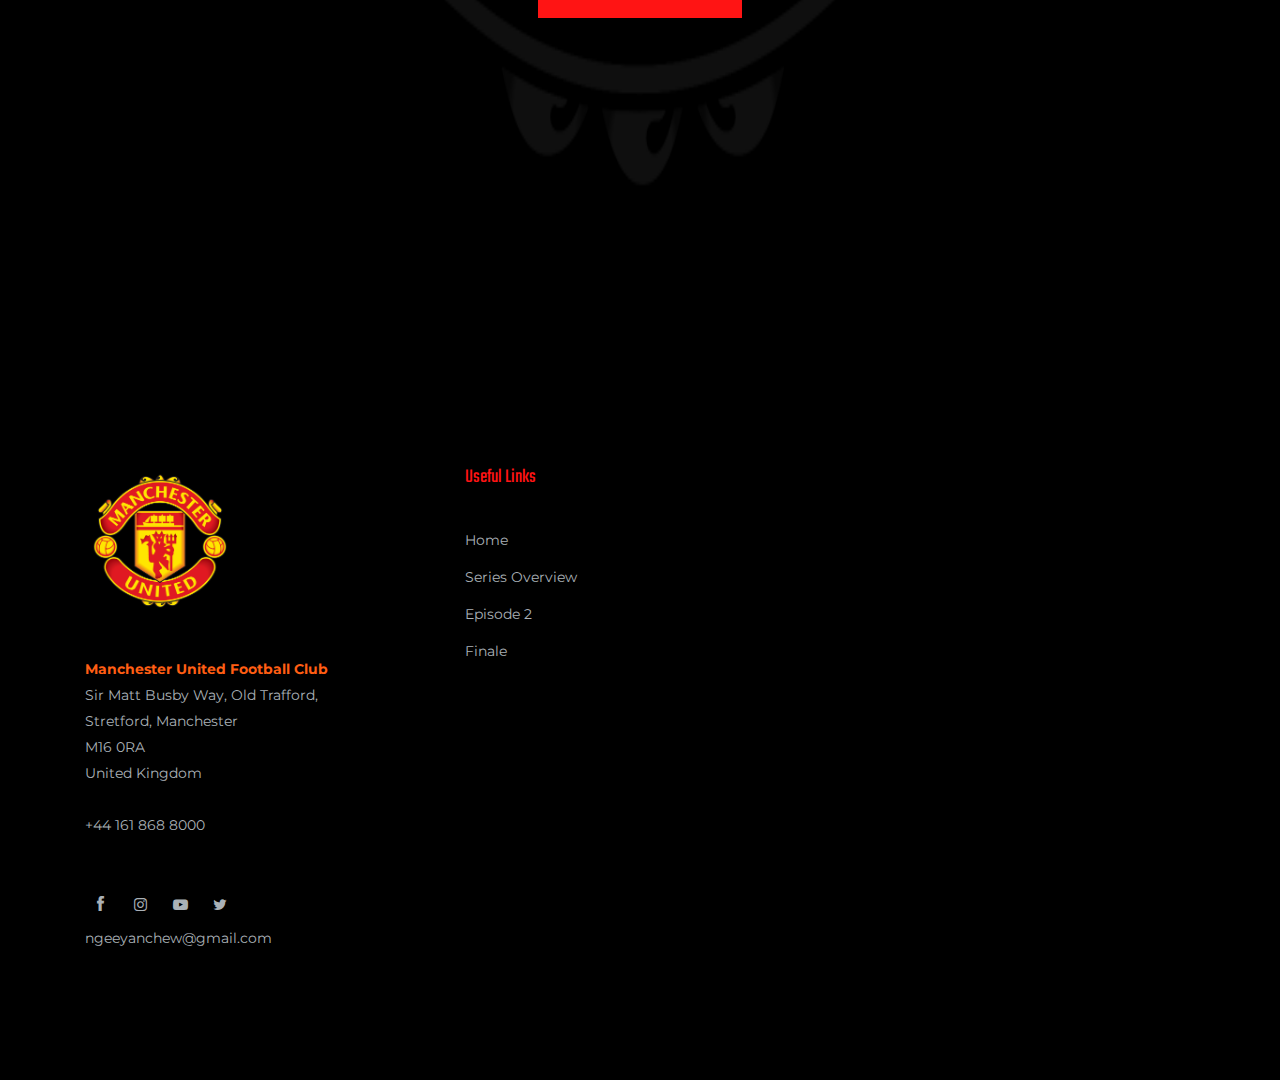
==== commit 7cc8e43f: "Add files via upload" ====
--- a/episode1.html
+++ b/episode1.html
@@ -51,7 +51,7 @@
                                     <nav>
                                         <ul id="navigation">
                                             <li><a href="index.html">Home</a></li>
-                                            <li><a href="overview.html">Overview</a></li>
+                                            <li><a href="overview.html">Series Overview</a></li>
                                             <li><a href="episode1.html">Episode 1</a></li>
                                             <li><a href="episode2.html">Episode 2</a></li>
                                             <li><a href="last.html">Finale</a></li>
@@ -107,9 +107,9 @@
 <br><br>
 <p>There was HUGE fanfare when Manchester United signed Ángel Di María in the summer of 2014.
 Fresh off the back of winning the 2014 UEFA Champions League, Di María was signed for a then British record transfer
-fee of £59.7 million. Manchester United have lacked a world-class right winger for years and Di María was that.
-<br><br>
-1 year later, Di María was sold to Paris Saint-Germain despite him saying that he was committed to the club. Fans
+fee of £59.7 million. Manchester United have lacked a world-class right winger for years and Di María was just that.
+<br><br>
+A year later, Di María was sold to Paris Saint-Germain despite him saying that he was committed to the club. Fans
 were infuriated with his lies as when he first moved to the club, he mentioned that Manchester United was his dream
 club. However, it turnt out that he only moved to Manchester United as Paris Saint-Germain could not afford him in
 2014. His wife also mentioned that their time in Manchester was the worst period of their life and that he only moved
@@ -150,7 +150,7 @@
 <center><img src="img/pogba.gif" alt=""></center>
 <br><br>
 <p>Will Manchester United redeem themselves at Paris or will they suffer another utterly humiliating defeat once again at the 
-hands of Ángel Di María and team.</p>
+hands of Ángel Di María and friends.</p>
 <br><br>
 <center><a href="episode2.html" class="boxed-btn3">Next Episode</a></center>
 </p>
@@ -227,7 +227,7 @@
                             </h3>
                             <ul class="links">
                                 <li><a href="index.html">Home</a></li>
-                                <li><a href="overview.html">Overview</a></li>
+                                <li><a href="overview.html">Series Overview</a></li>
                                 <li><a href="episode2.html">Episode 2</a></li>
                                 <li><a href="last.html">Finale</a></li>
                             </ul>
--- a/css/style.css
+++ b/css/style.css
@@ -2344,7 +2344,7 @@
 /* line 1, ../../Arafath/CL/Cl November/227. Health _ Fitness/HTML/scss/_features.scss */
 .features_area {
   background: #000000;
-  background-image: url('https://i.ibb.co/nm6Tb5S/mufclogo1.png');
+  background-image: url('../img/mufclogo1.png');
   background-size: 90% 100%;
   background-repeat: no-repeat;
   background-position: center;
@@ -2753,6 +2753,10 @@
 /* line 10, ../../Arafath/CL/Cl November/227. Health _ Fitness/HTML/scss/_bradcam.scss */
 .bradcam_bg_4 {
   background-image: url(../img/banner/bradcam_4.png);
+}
+
+.bradcam_bg_5 {
+  background-image: url(../img/banner/banner.png);
 }
 
 /* line 14, ../../Arafath/CL/Cl November/227. Health _ Fitness/HTML/scss/_bradcam.scss */
